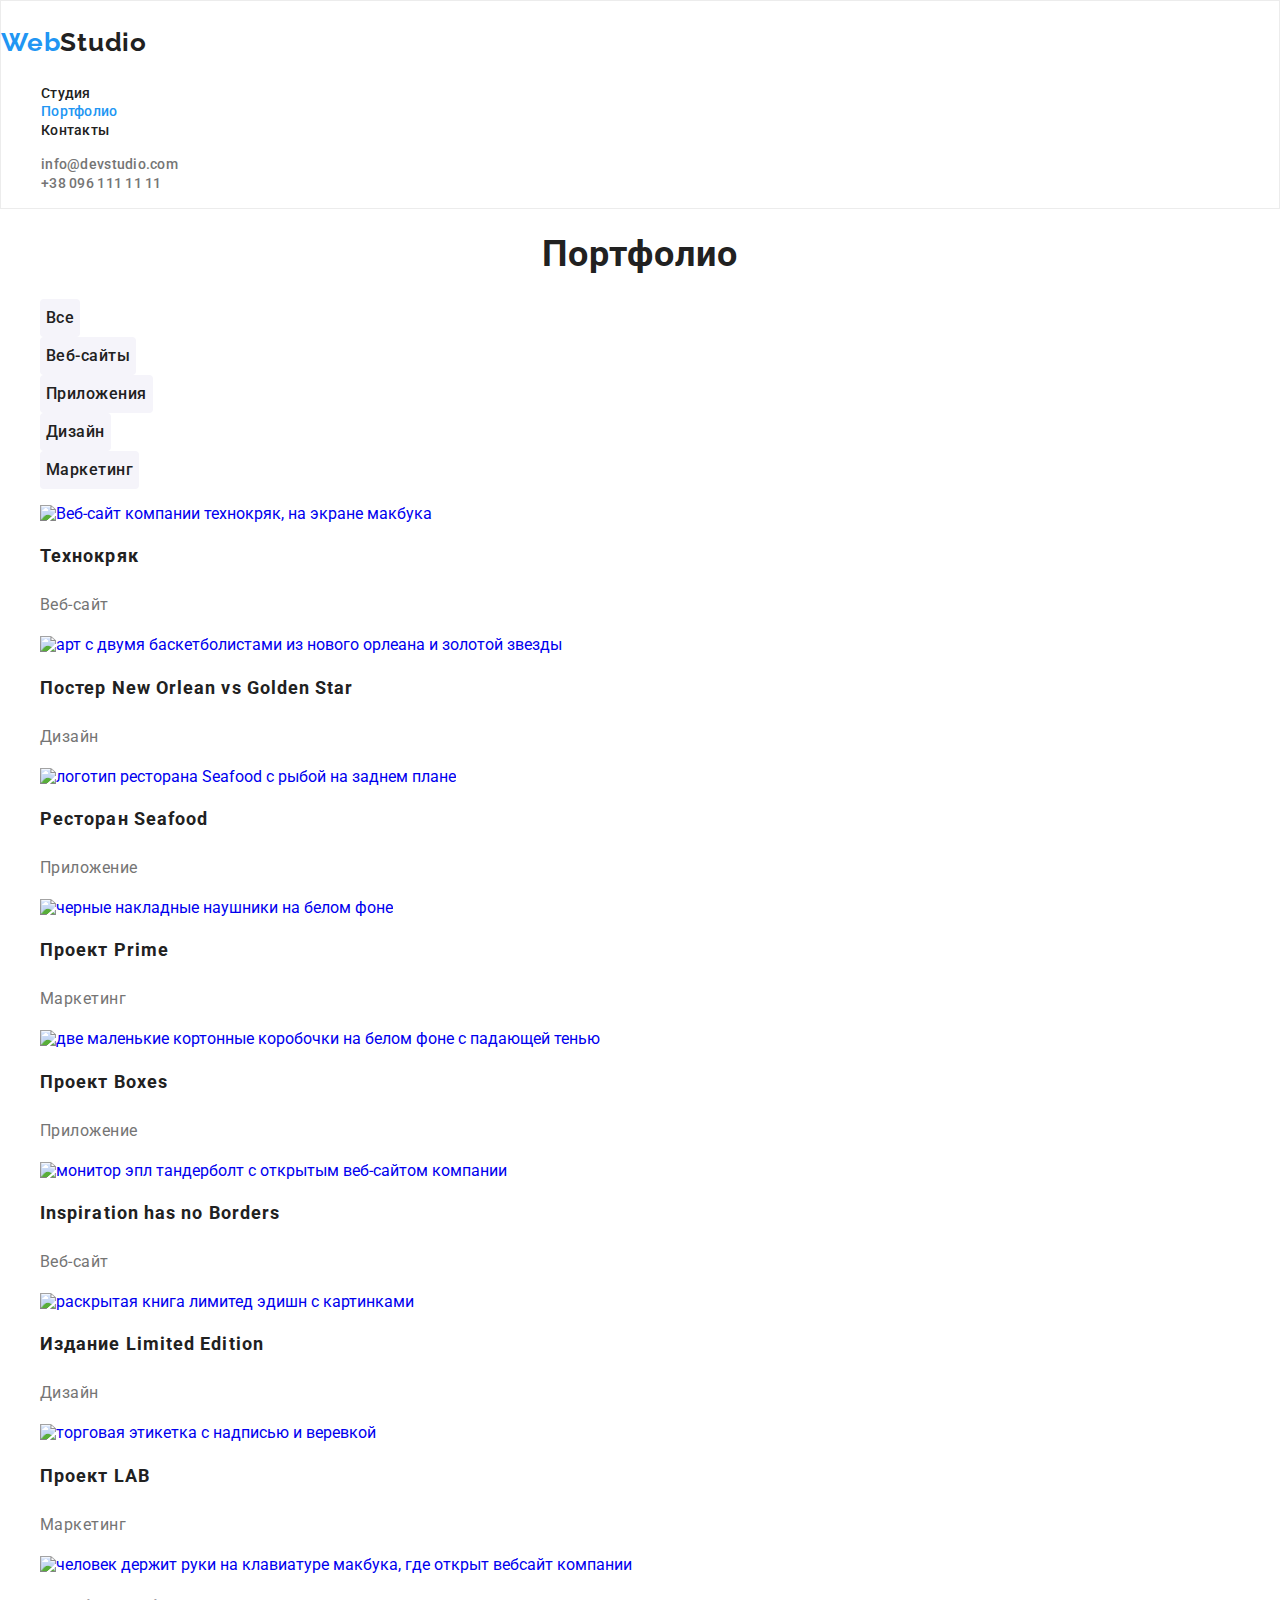
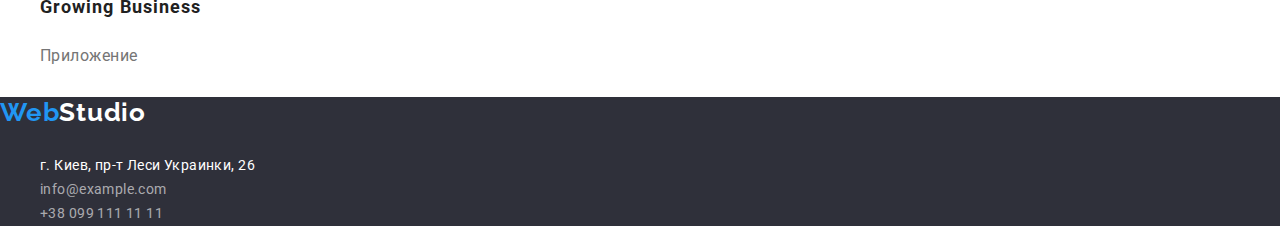
==== portfolio.html @ 16a5cb75 "adds hw-02" ====
<!DOCTYPE html>
<html lang="ru">
  <head>
    <meta charset="UTF-8" />
    <meta name="viewport" content="width=device-width, initial-scale=1.0" />
    <link rel="stylesheet" href="https://cdnjs.cloudflare.com/ajax/libs/modern-normalize/1.0.0/modern-normalize.min.css" />
    <link
      href="https://fonts.googleapis.com/css2?family=Raleway:wght@700&family=Roboto:wght@400;500;700;900&display=swap"
      rel="stylesheet"
    />
    <link rel="stylesheet" href="./css/styles.css" />
    <title>Портфолио - WebStudio</title>
  </head>

  <body>
    <!--header-->
    <header class="header">
      <nav class="navigation">
        <a class="navigation-link link" href="./index.html" aria-label="текстовый логотип вебстудии">
          <p class="logo logo-header"><span class="logo-part">Web</span>Studio</p>
        </a>
        <ul class="navigation-list list">
          <li class="navigation-list-item"><a class="navigation-list-link link" href="./index.html">Студия</a></li>
          <li class="navigation-list-item"><a class="navigation-list-link link active" href="./portfolio.html">Портфолио</a></li>
          <li class="navigation-list-item"><a class="navigation-list-link link" href="#">Контакты</a></li>
        </ul>
      </nav>
      <address class="address">
        <ul class="header-list list">
          <li class="header-list-item"><a class="header-list-link link" href="mailto:info@devstudio.com">info@devstudio.com</a></li>
          <li class="header-list-item"><a class="header-list-link link" href="tel:+380961111111">+38 096 111 11 11</a></li>
        </ul>
      </address>
    </header>
    <main>
      <!-- portfolio-->
      <section class="portfolio">
        <h1 class="title hidden">Портфолио</h1>
        <ul class="filter-list list">
          <li class="filter-list-item">
            <button class="filter-button" type="button">Все</button>
          </li>
          <li class="filter-list-item">
            <button class="filter-button" type="button">Веб-сайты</button>
          </li>
          <li class="filter-list-item">
            <button class="filter-button" type="button">Приложения</button>
          </li>
          <li class="filter-list-item">
            <button class="filter-button" type="button">Дизайн</button>
          </li>
          <li class="filter-list-item">
            <button class="filter-button" type="button">Маркетинг</button>
          </li>
        </ul>
        <ul class="portfolio-list list">
          <li class="portfolio-list-item">
            <a class="link" href="#">
              <img
                class="portfolio-list-img"
                src="./images/portfolio/img.jpg"
                alt="Веб-сайт компании технокряк, на экране макбука"
                height="294"
                width="379"
              />
              <h2 class="portfolio-list-title">Технокряк</h2>
              <p class="portfolio-list-text">Веб-сайт</p>
            </a>
          </li>
          <li class="portfolio-list-item">
            <a class="link" href="#">
              <img
                class="portfolio-list-img"
                src="./images/portfolio/img-1.jpg"
                alt="арт с двумя баскетболистами из нового орлеана и золотой звезды"
                height="294"
                width="379"
              />
              <h2 class="portfolio-list-title">Постер <span lang="en">New Orlean vs Golden Star</span></h2>
              <p class="portfolio-list-text">Дизайн</p>
            </a>
          </li>
          <li class="portfolio-list-item">
            <a class="link" href="#">
              <img
                class="portfolio-list-img"
                src="./images/portfolio/img-2.jpg"
                alt="логотип ресторана Seafood с рыбой на заднем плане"
                height="294"
                width="379"
              />
              <h2 class="portfolio-list-title">Ресторан <span lang="en">Seafood</span></h2>
              <p class="portfolio-list-text">Приложение</p>
            </a>
          </li>
          <li class="portfolio-list-item">
            <a class="link" href="#">
              <img
                class="portfolio-list-img"
                src="./images/portfolio/img-3.jpg"
                alt="черные накладные наушники на белом фоне"
                height="294"
                width="379"
              />
              <h2 class="portfolio-list-title">Проект <span lang="en">Prime</span></h2>
              <p class="portfolio-list-text">Маркетинг</p>
            </a>
          </li>
          <li class="portfolio-list-item">
            <a class="link" href="#">
              <img
                class="portfolio-list-img"
                src="./images/portfolio/img-4.jpg"
                alt="две маленькие кортонные коробочки на белом фоне с падающей тенью"
                height="294"
                width="379"
              />
              <h2 class="portfolio-list-title">Проект <span lang="en">Boxes</span></h2>
              <p class="portfolio-list-text">Приложение</p>
            </a>
          </li>
          <li class="portfolio-list-item">
            <a class="link" href="#">
              <img
                class="portfolio-list-img"
                src="./images/portfolio/img-5.jpg"
                alt="монитор эпл тандерболт с открытым веб-сайтом компании"
                height="294"
                width="379"
              />
              <h2 class="portfolio-list-title"><span lang="en">Inspiration has no Borders</span></h2>
              <p class="portfolio-list-text">Веб-сайт</p>
            </a>
          </li>
          <li class="portfolio-list-item">
            <a class="link" href="#">
              <img
                class="portfolio-list-img"
                src="./images/portfolio/img-6.jpg"
                alt="раскрытая книга лимитед эдишн с картинками"
                height="294"
                width="379"
              />
              <h2 class="portfolio-list-title">Издание <span lang="en">Limited Edition</span></h2>
              <p class="portfolio-list-text">Дизайн</p>
            </a>
          </li>
          <li class="portfolio-list-item">
            <a class="link" href="#">
              <img
                class="portfolio-list-img"
                src="./images/portfolio/img-7.jpg"
                alt="торговая этикетка с надписью и веревкой"
                height="294"
                width="379"
              />
              <h2 class="portfolio-list-title">Проект <span lang="en">LAB</span></h2>
              <p class="portfolio-list-text">Маркетинг</p>
            </a>
          </li>
          <li class="portfolio-list-item">
            <a class="link" href="#">
              <img
                class="portfolio-list-img"
                src="./images/portfolio/img-8.jpg"
                alt="человек держит руки на клавиатуре макбука, где открыт вебсайт компании"
                height="294"
                width="379"
              />
              <h2 class="portfolio-list-title"><span lang="en">Growing Business</span></h2>
              <p class="portfolio-list-text">Приложение</p>
            </a>
          </li>
        </ul>
      </section>
    </main>
    <!--footer-->
    <footer class="footer">
      <h2 class="title" hidden>Подвал</h2>
      <a class="navigation-link link" href="./index.html" aria-label="текстовый логотип вебстудии">
        <p class="logo logo-footer"><span class="logo-part">Web</span>Studio</p>
      </a>
      <address class="address">
        <ul class="footer-list list">
          <li class="footer-list-item">
            <a class="footer-list-map link" href="https://goo.gl/maps/6B7yDmjmFDrhYiot9">г. Киев, пр-т Леси Украинки, 26</a>
          </li>
          <li class="footer-list-item"><a class="footer-list-link link" href="mailto:info@example.com">info@example.com</a></li>
          <li class="footer-list-item"><a class="footer-list-link link" href="tel:+380991111111">+38 099 111 11 11</a></li>
        </ul>
      </address>
    </footer>
  </body>
</html>
---- css/styles.css ----
:root {
  --primary-font: 'Roboto', sans-serif;
  --secondary-font: 'Raleway', sans-serif;
  /* --tertiary-font: 'Raleway', sans-serif; */
  --accent-color: #2196f3;
  --title-color: #212121;
}

body {
  font-family: var(--primary-font);
  font-style: normal;
  position: relative;
  background: #ffffff;
}

/* ========== components ========== */
.logo {
  font-family: var(--secondary-font);
  font-style: normal;
  font-weight: 700;
  font-size: 26px;
  line-height: 1.192;
  letter-spacing: 0.03em;
}
.logo-header {
  color: #212121;
}
.logo-footer {
  color: #ffffff;
}
.logo-part {
  color: #2196f3;
}
.title {
  font-weight: 700;
  font-size: 36px;
  line-height: 1.167;
  text-align: center;
  letter-spacing: 0.03em;
  color: var(--title-color);
}
.list {
  list-style: none;
}
.link {
  text-decoration: none;
}
.address {
  font-style: normal;
}
/* ========== end components ========== */

/* ========== header ========== */
.navigation-list-link {
  font-weight: 500;
  font-size: 14px;
  line-height: 1.143;
  letter-spacing: 0.02em;
  color: #212121;
}
.header-list-link {
  font-weight: 500;
  font-size: 14px;
  line-height: 1.143;
  letter-spacing: 0.02em;
  color: #757575;
}
.navigation-list-link:hover,
.navigation-list-link:focus,
.header-list-link:hover,
.header-list-link:focus {
  color: var(--accent-color);
}
.active {
  color: var(--accent-color);
}
.header {
  border: 1px solid #ececec;
}
/* ========== end header ========== */

/* ========== hero ========== */
.hero-title {
  font-weight: 900;
  font-size: 44px;
  line-height: 1.364;
  text-align: center;
  letter-spacing: 0.06em;
  text-transform: uppercase;
  color: #ffffff;
}
.modal-button {
  font-family: var(--primary-font);
  font-style: normal;
  font-weight: 700;
  font-size: 16px;
  line-height: 1.875;
  display: flex;
  align-items: center;
  text-align: center;
  letter-spacing: 0.06em;
  color: #ffffff;
  background: #2196f3;
  box-shadow: 0px 4px 4px rgba(0, 0, 0, 0.15);
  border-radius: 4px;
  border: none;
  outline: none;
}
/* .modal-button is in components*/
/* ========== end hero ========== */

/* ========== features ========== */
.features-list-title {
  font-weight: 700;
  font-size: 14px;
  line-height: 1.143;
  letter-spacing: 0.03em;
  text-transform: uppercase;
  color: #212121;
}
.features-list-text {
  font-weight: 400;
  font-size: 14px;
  line-height: 24px;
  letter-spacing: 0.03em;
  color: #757575;
}
/* ========== end features ========== */

/* ========== doing ========== */
/* .title is in components*/
/* .doing-list-img {
position: absolute;
width: 370px;
height: 294px;
left: 1015px;
top: 1061px;} */
/* ========== end doing ========== */

/* ========== team ========== */
/* .title is in components*/
.team-list-title {
  font-weight: 500;
  font-size: 16px;
  line-height: 1.187;
  text-align: center;
  letter-spacing: 0.03em;
  color: #212121;
}
.team-list-text {
  font-weight: 400;
  font-size: 16px;
  line-height: 1.187;
  text-align: center;
  letter-spacing: 0.03em;
  color: #757575;
}
/* .team-list-img {
position: absolute;
background: #FFFFFF;
box-shadow: 0px 1px 3px rgba(0, 0, 0, 0.12), 0px 1px 1px rgba(0, 0, 0, 0.14), 0px 2px 1px rgba(0, 0, 0, 0.2);
border-radius: 0px 0px 4px 4px;
} */
/* ========== end team ========== */

/* ========== footer ========== */
.footer {
  background: #2f303a;
}
.logo-dark {
  font-weight: 700;
  font-size: 26px;
  line-height: 1.192;
  letter-spacing: 0.03em;
  color: #ffffff;
}
.footer-list-map {
  font-weight: 400;
  font-size: 14px;
  line-height: 1.714;
  letter-spacing: 0.03em;
  color: #ffffff;
}
.footer-list-link {
  font-weight: 400;
  font-size: 14px;
  line-height: 1.714;
  letter-spacing: 0.03em;
  color: rgba(255, 255, 255, 0.6);
}
/* ========== end footer ========== */

/* ========== portfolio ========== */
.filter-button {
  font-family: var(--primary-font);
  font-style: normal;
  height: 38px;
  font-weight: 500;
  font-size: 16px;
  line-height: 1.625px;
  text-align: center;
  letter-spacing: 0.03em;
  color: #212121;
  background: #f5f4fa;
  border-radius: 4px;
  border: none;
  outline: none;
}
.filter-button:hover,
.filter-button:focus {
  color: #ffffff;
  background: #2196f3;
  box-shadow: 0px 3px 1px rgba(0, 0, 0, 0.1), 0px 1px 2px rgba(0, 0, 0, 0.08), 0px 2px 2px rgba(0, 0, 0, 0.12);
}
.portfolio-list-title {
  font-weight: 700;
  font-size: 18px;
  line-height: 2;
  letter-spacing: 0.06em;
  color: var(--title-color);
}
.portfolio-list-text {
  font-weight: 400;
  font-size: 16px;
  line-height: 1.875;
  letter-spacing: 0.03em;
  color: #757575;
}
/* .portfolio-list-item {
  position: absolute;
  width: 370px;
  height: 404px;
  left: 215px;
  top: 262px;
  background: #ffffff;
  border: 1px solid #eeeeee;
  box-sizing: border-box;
} */
/* ========== end portfolio ========== */
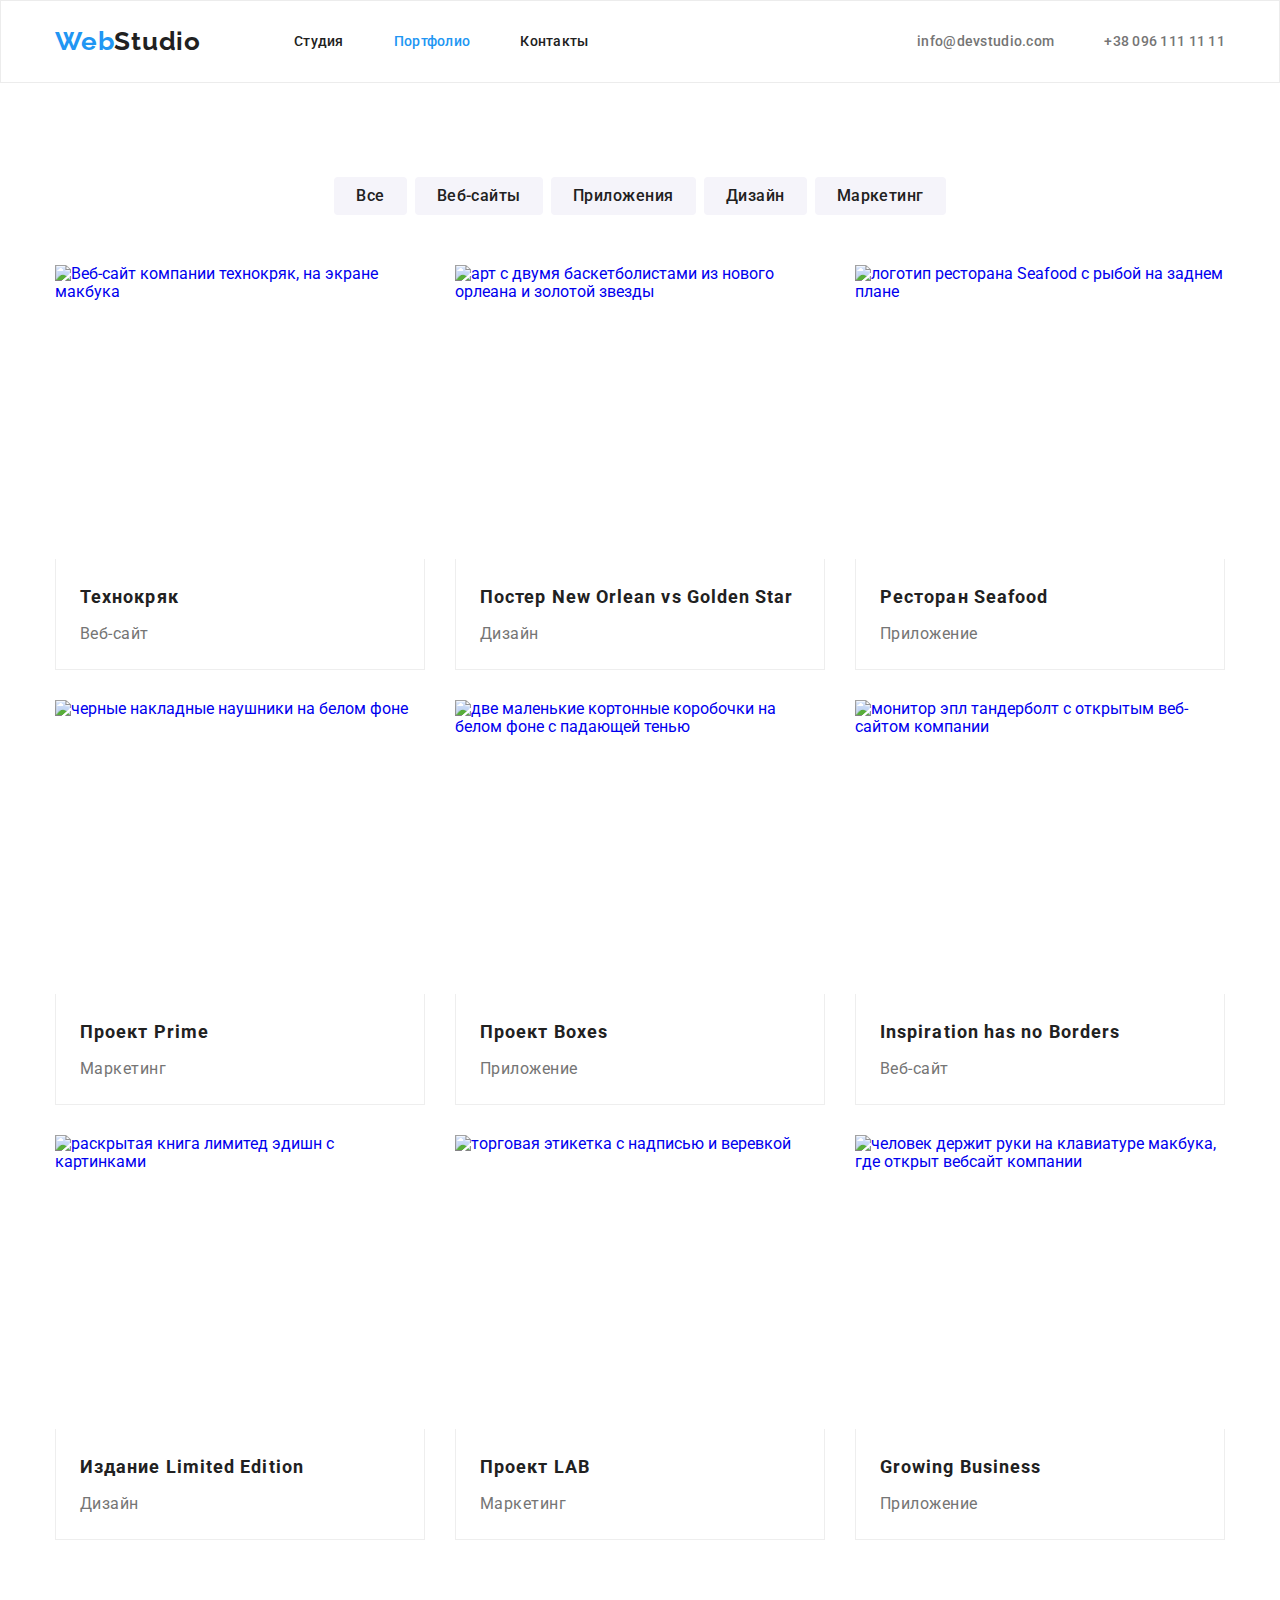
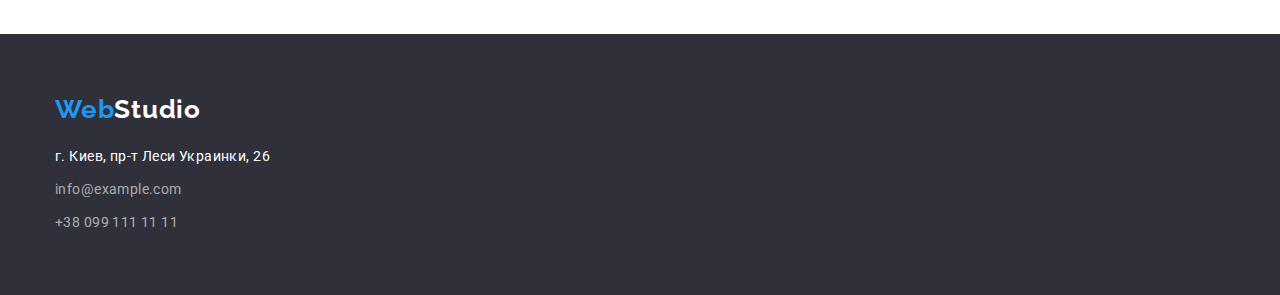
==== commit 5970b06e: "adds hw-03" ====
--- a/portfolio.html
+++ b/portfolio.html
@@ -15,180 +15,206 @@
   <body>
     <!--header-->
     <header class="header">
-      <nav class="navigation">
-        <a class="navigation-link link" href="./index.html" aria-label="текстовый логотип вебстудии">
-          <p class="logo logo-header"><span class="logo-part">Web</span>Studio</p>
-        </a>
-        <ul class="navigation-list list">
-          <li class="navigation-list-item"><a class="navigation-list-link link" href="./index.html">Студия</a></li>
-          <li class="navigation-list-item"><a class="navigation-list-link link active" href="./portfolio.html">Портфолио</a></li>
-          <li class="navigation-list-item"><a class="navigation-list-link link" href="#">Контакты</a></li>
-        </ul>
-      </nav>
-      <address class="address">
-        <ul class="header-list list">
-          <li class="header-list-item"><a class="header-list-link link" href="mailto:info@devstudio.com">info@devstudio.com</a></li>
-          <li class="header-list-item"><a class="header-list-link link" href="tel:+380961111111">+38 096 111 11 11</a></li>
-        </ul>
-      </address>
+      <div class="container">
+        <nav class="navigation">
+          <a class="logo logo-header link" href="./index.html" aria-label="текстовый логотип вебстудии"
+            ><span class="logo-part">Web</span>Studio</a
+          >
+          <ul class="navigation-list list">
+            <li class="navigation-list-item"><a class="navigation-list-link link" href="./index.html">Студия</a></li>
+            <li class="navigation-list-item"><a class="navigation-list-link link active" href="./portfolio.html">Портфолио</a></li>
+            <li class="navigation-list-item"><a class="navigation-list-link link" href="#">Контакты</a></li>
+          </ul>
+        </nav>
+        <address class="address">
+          <ul class="header-list list">
+            <li class="header-list-item">
+              <a class="header-list-link link" href="mailto:info@devstudio.com">info@devstudio.com</a>
+            </li>
+            <li class="header-list-item"><a class="header-list-link link" href="tel:+380961111111">+38 096 111 11 11</a></li>
+          </ul>
+        </address>
+      </div>
     </header>
     <main>
       <!-- portfolio-->
-      <section class="portfolio">
-        <h1 class="title hidden">Портфолио</h1>
-        <ul class="filter-list list">
-          <li class="filter-list-item">
-            <button class="filter-button" type="button">Все</button>
-          </li>
-          <li class="filter-list-item">
-            <button class="filter-button" type="button">Веб-сайты</button>
-          </li>
-          <li class="filter-list-item">
-            <button class="filter-button" type="button">Приложения</button>
-          </li>
-          <li class="filter-list-item">
-            <button class="filter-button" type="button">Дизайн</button>
-          </li>
-          <li class="filter-list-item">
-            <button class="filter-button" type="button">Маркетинг</button>
-          </li>
-        </ul>
-        <ul class="portfolio-list list">
-          <li class="portfolio-list-item">
-            <a class="link" href="#">
-              <img
-                class="portfolio-list-img"
-                src="./images/portfolio/img.jpg"
-                alt="Веб-сайт компании технокряк, на экране макбука"
-                height="294"
-                width="379"
-              />
-              <h2 class="portfolio-list-title">Технокряк</h2>
-              <p class="portfolio-list-text">Веб-сайт</p>
-            </a>
-          </li>
-          <li class="portfolio-list-item">
-            <a class="link" href="#">
-              <img
-                class="portfolio-list-img"
-                src="./images/portfolio/img-1.jpg"
-                alt="арт с двумя баскетболистами из нового орлеана и золотой звезды"
-                height="294"
-                width="379"
-              />
-              <h2 class="portfolio-list-title">Постер <span lang="en">New Orlean vs Golden Star</span></h2>
-              <p class="portfolio-list-text">Дизайн</p>
-            </a>
-          </li>
-          <li class="portfolio-list-item">
-            <a class="link" href="#">
-              <img
-                class="portfolio-list-img"
-                src="./images/portfolio/img-2.jpg"
-                alt="логотип ресторана Seafood с рыбой на заднем плане"
-                height="294"
-                width="379"
-              />
-              <h2 class="portfolio-list-title">Ресторан <span lang="en">Seafood</span></h2>
-              <p class="portfolio-list-text">Приложение</p>
-            </a>
-          </li>
-          <li class="portfolio-list-item">
-            <a class="link" href="#">
-              <img
-                class="portfolio-list-img"
-                src="./images/portfolio/img-3.jpg"
-                alt="черные накладные наушники на белом фоне"
-                height="294"
-                width="379"
-              />
-              <h2 class="portfolio-list-title">Проект <span lang="en">Prime</span></h2>
-              <p class="portfolio-list-text">Маркетинг</p>
-            </a>
-          </li>
-          <li class="portfolio-list-item">
-            <a class="link" href="#">
-              <img
-                class="portfolio-list-img"
-                src="./images/portfolio/img-4.jpg"
-                alt="две маленькие кортонные коробочки на белом фоне с падающей тенью"
-                height="294"
-                width="379"
-              />
-              <h2 class="portfolio-list-title">Проект <span lang="en">Boxes</span></h2>
-              <p class="portfolio-list-text">Приложение</p>
-            </a>
-          </li>
-          <li class="portfolio-list-item">
-            <a class="link" href="#">
-              <img
-                class="portfolio-list-img"
-                src="./images/portfolio/img-5.jpg"
-                alt="монитор эпл тандерболт с открытым веб-сайтом компании"
-                height="294"
-                width="379"
-              />
-              <h2 class="portfolio-list-title"><span lang="en">Inspiration has no Borders</span></h2>
-              <p class="portfolio-list-text">Веб-сайт</p>
-            </a>
-          </li>
-          <li class="portfolio-list-item">
-            <a class="link" href="#">
-              <img
-                class="portfolio-list-img"
-                src="./images/portfolio/img-6.jpg"
-                alt="раскрытая книга лимитед эдишн с картинками"
-                height="294"
-                width="379"
-              />
-              <h2 class="portfolio-list-title">Издание <span lang="en">Limited Edition</span></h2>
-              <p class="portfolio-list-text">Дизайн</p>
-            </a>
-          </li>
-          <li class="portfolio-list-item">
-            <a class="link" href="#">
-              <img
-                class="portfolio-list-img"
-                src="./images/portfolio/img-7.jpg"
-                alt="торговая этикетка с надписью и веревкой"
-                height="294"
-                width="379"
-              />
-              <h2 class="portfolio-list-title">Проект <span lang="en">LAB</span></h2>
-              <p class="portfolio-list-text">Маркетинг</p>
-            </a>
-          </li>
-          <li class="portfolio-list-item">
-            <a class="link" href="#">
-              <img
-                class="portfolio-list-img"
-                src="./images/portfolio/img-8.jpg"
-                alt="человек держит руки на клавиатуре макбука, где открыт вебсайт компании"
-                height="294"
-                width="379"
-              />
-              <h2 class="portfolio-list-title"><span lang="en">Growing Business</span></h2>
-              <p class="portfolio-list-text">Приложение</p>
-            </a>
-          </li>
-        </ul>
+      <section class="portfolio section">
+        <div class="container">
+          <h1 class="title" hidden>Портфолио</h1>
+          <ul class="filter-list list">
+            <li class="filter-list-item">
+              <button class="filter-button" type="button">Все</button>
+            </li>
+            <li class="filter-list-item">
+              <button class="filter-button" type="button">Веб-сайты</button>
+            </li>
+            <li class="filter-list-item">
+              <button class="filter-button" type="button">Приложения</button>
+            </li>
+            <li class="filter-list-item">
+              <button class="filter-button" type="button">Дизайн</button>
+            </li>
+            <li class="filter-list-item">
+              <button class="filter-button" type="button">Маркетинг</button>
+            </li>
+          </ul>
+          <ul class="portfolio-list list">
+            <li class="portfolio-list-item">
+              <a class="link" href="#">
+                <img
+                  class="portfolio-list-img"
+                  src="./images/portfolio/img.jpg"
+                  alt="Веб-сайт компании технокряк, на экране макбука"
+                  height="294"
+                  width="370"
+                />
+                <div class="portfolio-list-content">
+                  <h2 class="portfolio-list-title">Технокряк</h2>
+                  <p class="portfolio-list-text">Веб-сайт</p>
+                </div>
+              </a>
+            </li>
+            <li class="portfolio-list-item">
+              <a class="link" href="#">
+                <img
+                  class="portfolio-list-img"
+                  src="./images/portfolio/img-1.jpg"
+                  alt="арт с двумя баскетболистами из нового орлеана и золотой звезды"
+                  height="294"
+                  width="370"
+                />
+                <div class="portfolio-list-content">
+                  <h2 class="portfolio-list-title">Постер <span lang="en">New Orlean vs Golden Star</span></h2>
+                  <p class="portfolio-list-text">Дизайн</p>
+                </div>
+              </a>
+            </li>
+            <li class="portfolio-list-item">
+              <a class="link" href="#">
+                <img
+                  class="portfolio-list-img"
+                  src="./images/portfolio/img-2.jpg"
+                  alt="логотип ресторана Seafood с рыбой на заднем плане"
+                  height="294"
+                  width="370"
+                />
+                <div class="portfolio-list-content">
+                  <h2 class="portfolio-list-title">Ресторан <span lang="en">Seafood</span></h2>
+                  <p class="portfolio-list-text">Приложение</p>
+                </div>
+              </a>
+            </li>
+            <li class="portfolio-list-item">
+              <a class="link" href="#">
+                <img
+                  class="portfolio-list-img"
+                  src="./images/portfolio/img-3.jpg"
+                  alt="черные накладные наушники на белом фоне"
+                  height="294"
+                  width="370"
+                />
+                <div class="portfolio-list-content">
+                  <h2 class="portfolio-list-title">Проект <span lang="en">Prime</span></h2>
+                  <p class="portfolio-list-text">Маркетинг</p>
+                </div>
+              </a>
+            </li>
+            <li class="portfolio-list-item">
+              <a class="link" href="#">
+                <img
+                  class="portfolio-list-img"
+                  src="./images/portfolio/img-4.jpg"
+                  alt="две маленькие кортонные коробочки на белом фоне с падающей тенью"
+                  height="294"
+                  width="370"
+                />
+                <div class="portfolio-list-content">
+                  <h2 class="portfolio-list-title">Проект <span lang="en">Boxes</span></h2>
+                  <p class="portfolio-list-text">Приложение</p>
+                </div>
+              </a>
+            </li>
+            <li class="portfolio-list-item">
+              <a class="link" href="#">
+                <img
+                  class="portfolio-list-img"
+                  src="./images/portfolio/img-5.jpg"
+                  alt="монитор эпл тандерболт с открытым веб-сайтом компании"
+                  height="294"
+                  width="370"
+                />
+                <div class="portfolio-list-content">
+                  <h2 class="portfolio-list-title"><span lang="en">Inspiration has no Borders</span></h2>
+                  <p class="portfolio-list-text">Веб-сайт</p>
+                </div>
+              </a>
+            </li>
+            <li class="portfolio-list-item">
+              <a class="link" href="#">
+                <img
+                  class="portfolio-list-img"
+                  src="./images/portfolio/img-6.jpg"
+                  alt="раскрытая книга лимитед эдишн с картинками"
+                  height="294"
+                  width="370"
+                />
+                <div class="portfolio-list-content">
+                  <h2 class="portfolio-list-title">Издание <span lang="en">Limited Edition</span></h2>
+                  <p class="portfolio-list-text">Дизайн</p>
+                </div>
+              </a>
+            </li>
+            <li class="portfolio-list-item">
+              <a class="link" href="#">
+                <img
+                  class="portfolio-list-img"
+                  src="./images/portfolio/img-7.jpg"
+                  alt="торговая этикетка с надписью и веревкой"
+                  height="294"
+                  width="370"
+                />
+                <div class="portfolio-list-content">
+                  <h2 class="portfolio-list-title">Проект <span lang="en">LAB</span></h2>
+                  <p class="portfolio-list-text">Маркетинг</p>
+                </div>
+              </a>
+            </li>
+            <li class="portfolio-list-item">
+              <a class="link" href="#">
+                <img
+                  class="portfolio-list-img"
+                  src="./images/portfolio/img-8.jpg"
+                  alt="человек держит руки на клавиатуре макбука, где открыт вебсайт компании"
+                  height="294"
+                  width="370"
+                />
+                <div class="portfolio-list-content">
+                  <h2 class="portfolio-list-title"><span lang="en">Growing Business</span></h2>
+                  <p class="portfolio-list-text">Приложение</p>
+                </div>
+              </a>
+            </li>
+          </ul>
+        </div>
       </section>
     </main>
     <!--footer-->
-    <footer class="footer">
-      <h2 class="title" hidden>Подвал</h2>
-      <a class="navigation-link link" href="./index.html" aria-label="текстовый логотип вебстудии">
-        <p class="logo logo-footer"><span class="logo-part">Web</span>Studio</p>
-      </a>
-      <address class="address">
-        <ul class="footer-list list">
-          <li class="footer-list-item">
-            <a class="footer-list-map link" href="https://goo.gl/maps/6B7yDmjmFDrhYiot9">г. Киев, пр-т Леси Украинки, 26</a>
-          </li>
-          <li class="footer-list-item"><a class="footer-list-link link" href="mailto:info@example.com">info@example.com</a></li>
-          <li class="footer-list-item"><a class="footer-list-link link" href="tel:+380991111111">+38 099 111 11 11</a></li>
-        </ul>
-      </address>
+    <footer class="footer section">
+      <div class="container">
+        <h2 class="title" hidden>Подвал</h2>
+        <a class="logo logo-footer link" href="./index.html" aria-label="текстовый логотип вебстудии"
+          ><span class="logo-part">Web</span>Studio</a
+        >
+        <address class="address">
+          <ul class="footer-list list">
+            <li class="footer-list-item">
+              <a class="footer-list-map link" href="https://goo.gl/maps/6B7yDmjmFDrhYiot9">г. Киев, пр-т Леси Украинки, 26</a>
+            </li>
+            <li class="footer-list-item"><a class="footer-list-link link" href="mailto:info@example.com">info@example.com</a></li>
+            <li class="footer-list-item"><a class="footer-list-link link" href="tel:+380991111111">+38 099 111 11 11</a></li>
+          </ul>
+        </address>
+      </div>
     </footer>
   </body>
 </html>
--- a/css/styles.css
+++ b/css/styles.css
@@ -1,3 +1,4 @@
+/* ========== basic ========== */
 :root {
   --primary-font: 'Roboto', sans-serif;
   --secondary-font: 'Raleway', sans-serif;
@@ -6,12 +7,34 @@
   --title-color: #212121;
 }
 
+*,
+*::before,
+*::after {
+  margin: 0;
+  padding: 0;
+}
 body {
   font-family: var(--primary-font);
   font-style: normal;
-  position: relative;
-  background: #ffffff;
-}
+}
+img {
+  display: block;
+}
+.list {
+  list-style: none;
+}
+.link {
+  text-decoration: none;
+}
+.address {
+  font-style: normal;
+}
+.container {
+  width: 1200px;
+  padding: 0 15px;
+  margin: 0 auto;
+}
+/* ========== end basic ========== */
 
 /* ========== components ========== */
 .logo {
@@ -24,9 +47,12 @@
 }
 .logo-header {
   color: #212121;
+  margin-right: 93px;
 }
 .logo-footer {
-  color: #ffffff;
+  display: flex;
+  color: #ffffff;
+  margin-bottom: 20px;
 }
 .logo-part {
   color: #2196f3;
@@ -38,15 +64,6 @@
   text-align: center;
   letter-spacing: 0.03em;
   color: var(--title-color);
-}
-.list {
-  list-style: none;
-}
-.link {
-  text-decoration: none;
-}
-.address {
-  font-style: normal;
 }
 /* ========== end components ========== */
 
@@ -76,11 +93,31 @@
 }
 .header {
   border: 1px solid #ececec;
+  padding: 25px 0;
+}
+.header .container {
+  display: flex;
+  align-items: center;
+  justify-content: space-between;
+}
+.navigation,
+.navigation-list,
+.header-list {
+  display: flex;
+  align-items: center;
+}
+.navigation-list-item:not(:last-child),
+.header-list-item:not(:last-child) {
+  margin-right: 50px;
 }
 /* ========== end header ========== */
 
 /* ========== hero ========== */
+.hero {
+  background-color: #2f303a;
+}
 .hero-title {
+  display: flex;
   font-weight: 900;
   font-size: 44px;
   line-height: 1.364;
@@ -88,6 +125,8 @@
   letter-spacing: 0.06em;
   text-transform: uppercase;
   color: #ffffff;
+  width: 696px;
+  margin-bottom: 30px;
 }
 .modal-button {
   font-family: var(--primary-font);
@@ -95,18 +134,30 @@
   font-weight: 700;
   font-size: 16px;
   line-height: 1.875;
-  display: flex;
-  align-items: center;
-  text-align: center;
   letter-spacing: 0.06em;
   color: #ffffff;
   background: #2196f3;
-  box-shadow: 0px 4px 4px rgba(0, 0, 0, 0.15);
+  min-width: 200px;
+  height: 50px;
   border-radius: 4px;
   border: none;
   outline: none;
-}
-/* .modal-button is in components*/
+  box-shadow: 0px 4px 4px rgba(0, 0, 0, 0.15);
+  padding: 10px 32px;
+}
+.modal-button:hover,
+.modal-button:focus {
+  background: #188ce8;
+}
+.hero .container {
+  display: flex;
+  flex-direction: column;
+  align-items: center;
+}
+.hero.section {
+  padding-top: 200px;
+  padding-bottom: 200px;
+}
 /* ========== end hero ========== */
 
 /* ========== features ========== */
@@ -117,6 +168,7 @@
   letter-spacing: 0.03em;
   text-transform: uppercase;
   color: #212121;
+  margin-bottom: 10px;
 }
 .features-list-text {
   font-weight: 400;
@@ -124,17 +176,41 @@
   line-height: 24px;
   letter-spacing: 0.03em;
   color: #757575;
+}
+.features.section {
+  padding-top: 94px;
+  padding-bottom: 94px;
+}
+.features-list {
+  display: flex;
+}
+.features-list-item:not(:last-child) {
+  margin-right: 30px;
+}
+.features-list-text {
+  width: 270px;
 }
 /* ========== end features ========== */
 
 /* ========== doing ========== */
 /* .title is in components*/
-/* .doing-list-img {
-position: absolute;
-width: 370px;
-height: 294px;
-left: 1015px;
-top: 1061px;} */
+.doing.section {
+  padding-bottom: 94px;
+}
+.doing .title {
+  margin-bottom: 50px;
+}
+.doing-list {
+  display: flex;
+  justify-content: center;
+}
+.doing-list-item:not(:last-child) {
+  margin-right: 30px;
+}
+.doing-list-img {
+  width: 370px;
+  height: 294px;
+}
 /* ========== end doing ========== */
 
 /* ========== team ========== */
@@ -146,6 +222,7 @@
   text-align: center;
   letter-spacing: 0.03em;
   color: #212121;
+  margin-bottom: 10px;
 }
 .team-list-text {
   font-weight: 400;
@@ -155,25 +232,37 @@
   letter-spacing: 0.03em;
   color: #757575;
 }
-/* .team-list-img {
-position: absolute;
-background: #FFFFFF;
-box-shadow: 0px 1px 3px rgba(0, 0, 0, 0.12), 0px 1px 1px rgba(0, 0, 0, 0.14), 0px 2px 1px rgba(0, 0, 0, 0.2);
-border-radius: 0px 0px 4px 4px;
-} */
+.team.section {
+  padding-top: 94px;
+  padding-bottom: 94px;
+  background: #f5f4fa;
+}
+.team-list {
+  display: flex;
+}
+.team-list-item {
+  background: #ffffff;
+  box-shadow: 0px 1px 3px rgba(0, 0, 0, 0.12), 0px 1px 1px rgba(0, 0, 0, 0.14), 0px 2px 1px rgba(0, 0, 0, 0.2);
+  border-radius: 0px 0px 4px 4px;
+}
+.team-list-item:not(:last-child) {
+  margin-right: 30px;
+}
+.team .title {
+  margin-bottom: 50px;
+}
+.team-list-content {
+  padding-top: 30px;
+  padding-bottom: 30px;
+}
 /* ========== end team ========== */
 
 /* ========== footer ========== */
-.footer {
+.footer.section {
+  padding-top: 60px;
+  padding-bottom: 60px;
   background: #2f303a;
 }
-.logo-dark {
-  font-weight: 700;
-  font-size: 26px;
-  line-height: 1.192;
-  letter-spacing: 0.03em;
-  color: #ffffff;
-}
 .footer-list-map {
   font-weight: 400;
   font-size: 14px;
@@ -187,6 +276,9 @@
   line-height: 1.714;
   letter-spacing: 0.03em;
   color: rgba(255, 255, 255, 0.6);
+}
+.footer-list-item:not(:last-child) {
+  margin-bottom: 9px;
 }
 /* ========== end footer ========== */
 
@@ -202,9 +294,11 @@
   letter-spacing: 0.03em;
   color: #212121;
   background: #f5f4fa;
+  height: 38px;
   border-radius: 4px;
   border: none;
   outline: none;
+  padding: 6px 22px;
 }
 .filter-button:hover,
 .filter-button:focus {
@@ -218,6 +312,7 @@
   line-height: 2;
   letter-spacing: 0.06em;
   color: var(--title-color);
+  margin-bottom: 4px;
 }
 .portfolio-list-text {
   font-weight: 400;
@@ -226,14 +321,39 @@
   letter-spacing: 0.03em;
   color: #757575;
 }
-/* .portfolio-list-item {
-  position: absolute;
+.portfolio.section {
+  padding-top: 94px;
+  padding-bottom: 94px;
+}
+.filter-list {
+  display: flex;
+  justify-content: center;
+  margin-bottom: 50px;
+}
+.filter-list-item:not(:last-child) {
+  margin-right: 8px;
+}
+.portfolio-list-img {
   width: 370px;
-  height: 404px;
-  left: 215px;
-  top: 262px;
+  height: 294px;
+}
+.portfolio-list-content {
+  padding: 20px 24px;
+  border: 1px solid #eeeeee;
+  border-top: none;
+}
+.portfolio-list {
+  display: flex;
+  flex-wrap: wrap;
+}
+.portfolio-list-item {
   background: #ffffff;
-  border: 1px solid #eeeeee;
-  box-sizing: border-box;
-} */
+  width: 370px;
+}
+.portfolio-list-item:not(:nth-child(3n)) {
+  margin-right: 30px;
+}
+.portfolio-list-item:not(:nth-last-child(-n + 3)) {
+  margin-bottom: 30px;
+}
 /* ========== end portfolio ========== */
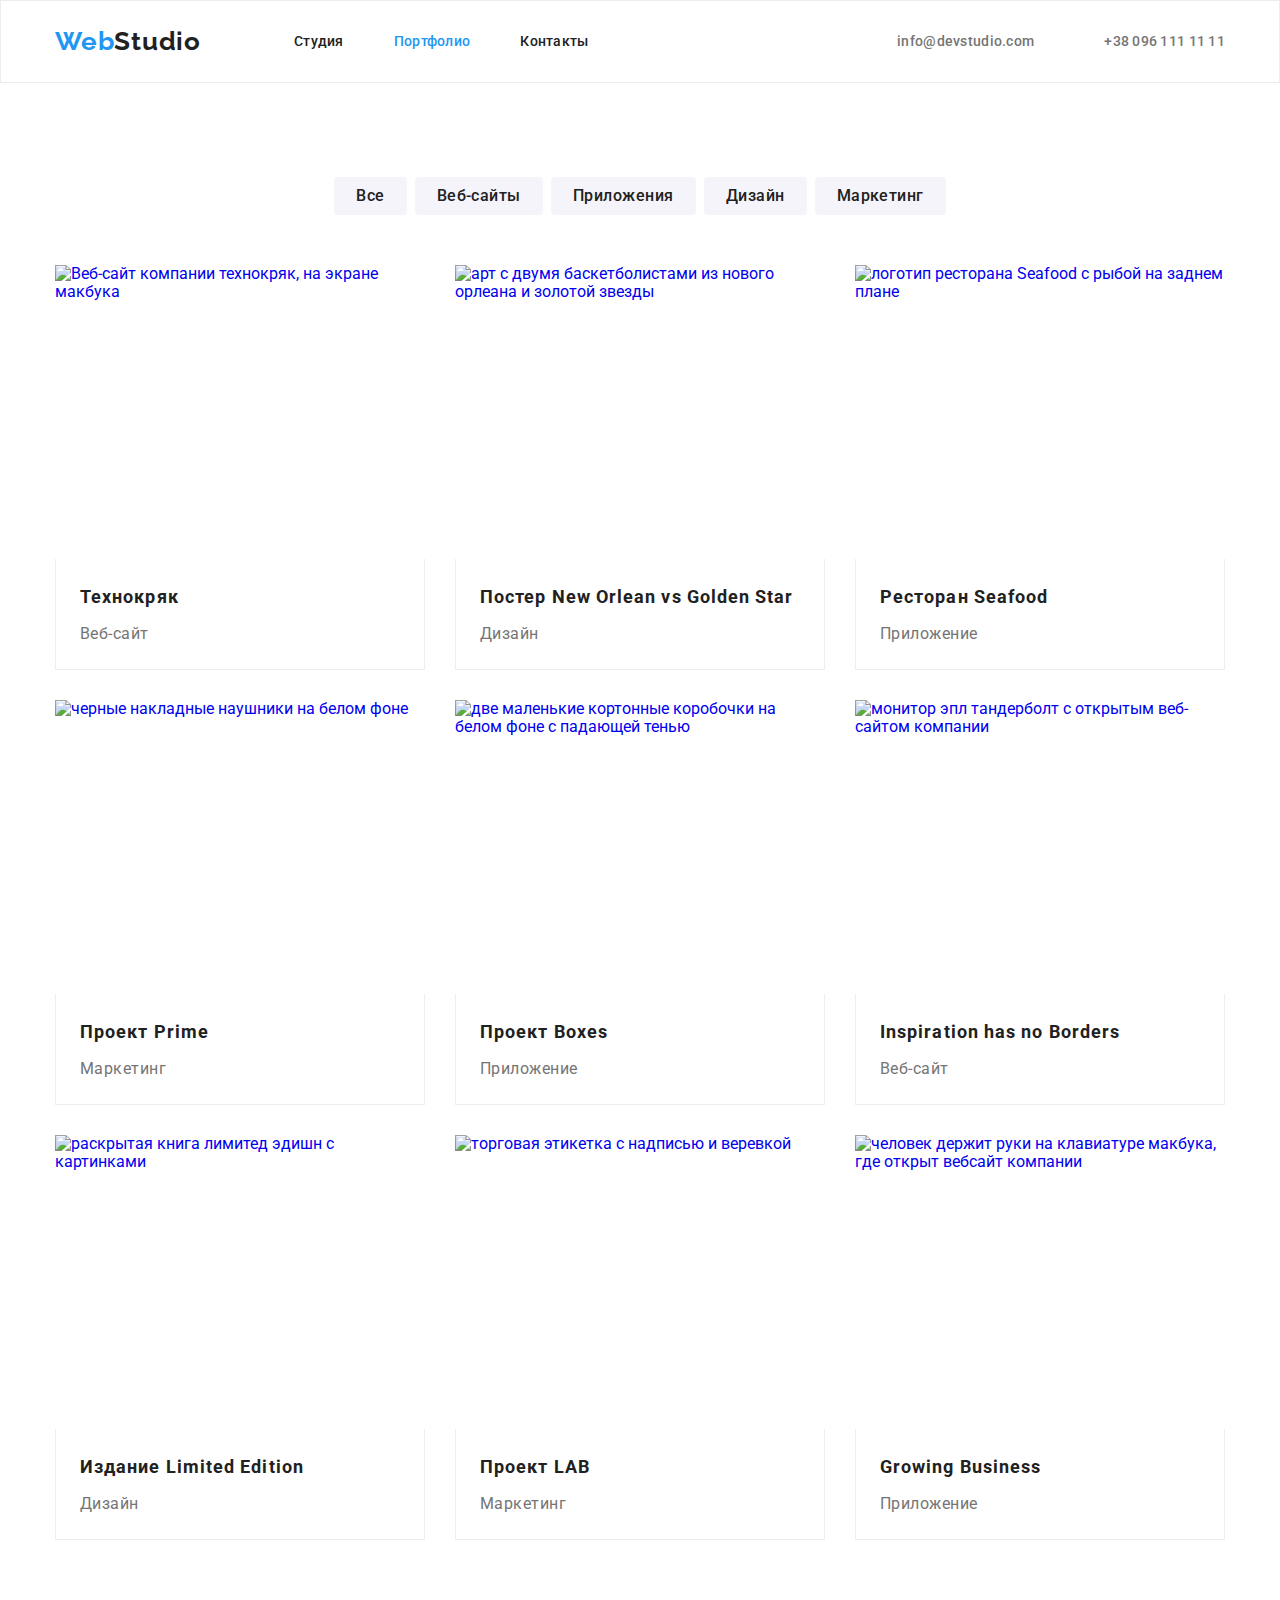
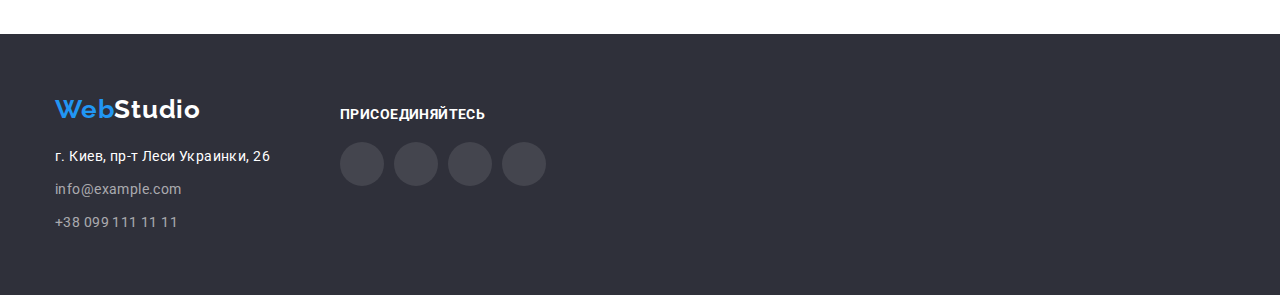
==== commit b641a46d: "adds hw-04" ====
--- a/portfolio.html
+++ b/portfolio.html
@@ -29,9 +29,15 @@
         <address class="address">
           <ul class="header-list list">
             <li class="header-list-item">
-              <a class="header-list-link link" href="mailto:info@devstudio.com">info@devstudio.com</a>
-            </li>
-            <li class="header-list-item"><a class="header-list-link link" href="tel:+380961111111">+38 096 111 11 11</a></li>
+              <a class="header-list-link link" href="mailto:info@devstudio.com">
+                <svg class="mail"><use href="./images/svg/sprite.svg#icon-envelope"></use></svg>info@devstudio.com
+              </a>
+            </li>
+            <li class="header-list-item">
+              <a class="header-list-link link" href="tel:+380961111111">
+                <svg class="tel"><use href="./images/svg/sprite.svg#icon-smartphone"></use></svg>+38 096 111 11 11
+              </a>
+            </li>
           </ul>
         </address>
       </div>
@@ -60,7 +66,7 @@
           </ul>
           <ul class="portfolio-list list">
             <li class="portfolio-list-item">
-              <a class="link" href="#">
+              <a class="portfolio-list-link link" href="#">
                 <img
                   class="portfolio-list-img"
                   src="./images/portfolio/img.jpg"
@@ -75,7 +81,7 @@
               </a>
             </li>
             <li class="portfolio-list-item">
-              <a class="link" href="#">
+              <a class="portfolio-list-link link" href="#">
                 <img
                   class="portfolio-list-img"
                   src="./images/portfolio/img-1.jpg"
@@ -90,7 +96,7 @@
               </a>
             </li>
             <li class="portfolio-list-item">
-              <a class="link" href="#">
+              <a class="portfolio-list-link link" href="#">
                 <img
                   class="portfolio-list-img"
                   src="./images/portfolio/img-2.jpg"
@@ -105,7 +111,7 @@
               </a>
             </li>
             <li class="portfolio-list-item">
-              <a class="link" href="#">
+              <a class="portfolio-list-link link" href="#">
                 <img
                   class="portfolio-list-img"
                   src="./images/portfolio/img-3.jpg"
@@ -120,7 +126,7 @@
               </a>
             </li>
             <li class="portfolio-list-item">
-              <a class="link" href="#">
+              <a class="portfolio-list-link link" href="#">
                 <img
                   class="portfolio-list-img"
                   src="./images/portfolio/img-4.jpg"
@@ -135,7 +141,7 @@
               </a>
             </li>
             <li class="portfolio-list-item">
-              <a class="link" href="#">
+              <a class="portfolio-list-link link" href="#">
                 <img
                   class="portfolio-list-img"
                   src="./images/portfolio/img-5.jpg"
@@ -150,7 +156,7 @@
               </a>
             </li>
             <li class="portfolio-list-item">
-              <a class="link" href="#">
+              <a class="portfolio-list-link link" href="#">
                 <img
                   class="portfolio-list-img"
                   src="./images/portfolio/img-6.jpg"
@@ -165,7 +171,7 @@
               </a>
             </li>
             <li class="portfolio-list-item">
-              <a class="link" href="#">
+              <a class="portfolio-list-link link" href="#">
                 <img
                   class="portfolio-list-img"
                   src="./images/portfolio/img-7.jpg"
@@ -180,7 +186,7 @@
               </a>
             </li>
             <li class="portfolio-list-item">
-              <a class="link" href="#">
+              <a class="portfolio-list-link link" href="#">
                 <img
                   class="portfolio-list-img"
                   src="./images/portfolio/img-8.jpg"
@@ -202,18 +208,53 @@
     <footer class="footer section">
       <div class="container">
         <h2 class="title" hidden>Подвал</h2>
-        <a class="logo logo-footer link" href="./index.html" aria-label="текстовый логотип вебстудии"
-          ><span class="logo-part">Web</span>Studio</a
-        >
-        <address class="address">
-          <ul class="footer-list list">
-            <li class="footer-list-item">
-              <a class="footer-list-map link" href="https://goo.gl/maps/6B7yDmjmFDrhYiot9">г. Киев, пр-т Леси Украинки, 26</a>
-            </li>
-            <li class="footer-list-item"><a class="footer-list-link link" href="mailto:info@example.com">info@example.com</a></li>
-            <li class="footer-list-item"><a class="footer-list-link link" href="tel:+380991111111">+38 099 111 11 11</a></li>
-          </ul>
-        </address>
+        <div class="footer-contact">
+          <a class="logo logo-footer link" href="./index.html" aria-label="текстовый логотип вебстудии">
+            <span class="logo-part">Web</span>Studio
+          </a>
+          <address class="address">
+            <ul class="footer-list list">
+              <li class="footer-list-item">
+                <a class="footer-list-map link" href="https://goo.gl/maps/6B7yDmjmFDrhYiot9">г. Киев, пр-т Леси Украинки, 26</a>
+              </li>
+              <li class="footer-list-item"><a class="footer-list-link link" href="mailto:info@example.com">info@example.com</a></li>
+              <li class="footer-list-item"><a class="footer-list-link link" href="tel:+380991111111">+38 099 111 11 11</a></li>
+            </ul>
+          </address>
+        </div>
+        <div class="footer-social">
+          <p class="footer-social-text">присоединяйтесь</p>
+          <ul class="footer-social-list list">
+            <li class="footer-social-item">
+              <a href="" class="footer-social-link">
+                <svg class="footer-social-svg">
+                  <use href="./images/svg/sprite.svg#icon-instagram"></use>
+                </svg>
+              </a>
+            </li>
+            <li class="footer-social-item">
+              <a href="" class="footer-social-link">
+                <svg class="footer-social-svg">
+                  <use href="./images/svg/sprite.svg#icon-twitter"></use>
+                </svg>
+              </a>
+            </li>
+            <li class="footer-social-item">
+              <a href="" class="footer-social-link">
+                <svg class="footer-social-svg">
+                  <use href="./images/svg/sprite.svg#icon-facebook"></use>
+                </svg>
+              </a>
+            </li>
+            <li class="footer-social-item">
+              <a href="" class="footer-social-link">
+                <svg class="footer-social-svg">
+                  <use href="./images/svg/sprite.svg#icon-linkedin"></use>
+                </svg>
+              </a>
+            </li>
+          </ul>
+        </div>
       </div>
     </footer>
   </body>
--- a/css/styles.css
+++ b/css/styles.css
@@ -5,6 +5,10 @@
   /* --tertiary-font: 'Raleway', sans-serif; */
   --accent-color: #2196f3;
   --title-color: #212121;
+  --fill-header: #757575;
+  --fill-social: #afb1b8;
+  --fill-social-hover: #ffffff;
+  --fill-footer: #ffffff;
 }
 
 *,
@@ -69,6 +73,8 @@
 
 /* ========== header ========== */
 .navigation-list-link {
+  display: flex;
+  align-items: center;
   font-weight: 500;
   font-size: 14px;
   line-height: 1.143;
@@ -76,17 +82,35 @@
   color: #212121;
 }
 .header-list-link {
+  display: flex;
+  align-items: center;
   font-weight: 500;
   font-size: 14px;
   line-height: 1.143;
   letter-spacing: 0.02em;
   color: #757575;
+  fill: var(--fill-header);
 }
 .navigation-list-link:hover,
 .navigation-list-link:focus,
 .header-list-link:hover,
 .header-list-link:focus {
   color: var(--accent-color);
+  fill: var(--accent-color);
+}
+.mail {
+  display: flex;
+  align-items: center;
+  height: 12px;
+  width: 16px;
+  margin-right: 10px;
+}
+.tel {
+  display: flex;
+  align-items: center;
+  height: 16px;
+  width: 10px;
+  margin-right: 10px;
 }
 .active {
   color: var(--accent-color);
@@ -114,7 +138,10 @@
 
 /* ========== hero ========== */
 .hero {
-  background-color: #2f303a;
+  background-color: #c4c4c4;
+  background-image: linear-gradient(rgba(47, 48, 58, 0.4), rgba(47, 48, 58, 0.4)), url('../images/hero/herobg.jpg');
+  background-repeat: no-repeat;
+  background-size: cover;
 }
 .hero-title {
   display: flex;
@@ -141,7 +168,6 @@
   height: 50px;
   border-radius: 4px;
   border: none;
-  outline: none;
   box-shadow: 0px 4px 4px rgba(0, 0, 0, 0.15);
   padding: 10px 32px;
 }
@@ -170,6 +196,30 @@
   color: #212121;
   margin-bottom: 10px;
 }
+.features-list-item::before {
+  display: flex;
+  content: '';
+  width: 270px;
+  height: 120px;
+  background: #f5f4fa;
+  background-repeat: no-repeat;
+  background-position: center;
+  background-size: 70px 70px;
+  border-radius: 4px;
+  margin-bottom: 30px;
+}
+.features-list-item:nth-child(1)::before {
+  background-image: url(../images/features/antenna.svg);
+}
+.features-list-item:nth-child(2)::before {
+  background-image: url(../images/features/clock.svg);
+}
+.features-list-item:nth-child(3)::before {
+  background-image: url(../images/features/diagram.svg);
+}
+.features-list-item:nth-child(4)::before {
+  background-image: url(../images/features/astronaut.svg);
+}
 .features-list-text {
   font-weight: 400;
   font-size: 14px;
@@ -194,11 +244,11 @@
 
 /* ========== doing ========== */
 /* .title is in components*/
+.doing .title {
+  margin-bottom: 50px;
+}
 .doing.section {
   padding-bottom: 94px;
-}
-.doing .title {
-  margin-bottom: 50px;
 }
 .doing-list {
   display: flex;
@@ -215,6 +265,9 @@
 
 /* ========== team ========== */
 /* .title is in components*/
+.team .title {
+  margin-bottom: 50px;
+}
 .team-list-title {
   font-weight: 500;
   font-size: 16px;
@@ -231,6 +284,7 @@
   text-align: center;
   letter-spacing: 0.03em;
   color: #757575;
+  margin-bottom: 16px;
 }
 .team.section {
   padding-top: 94px;
@@ -248,39 +302,93 @@
 .team-list-item:not(:last-child) {
   margin-right: 30px;
 }
-.team .title {
-  margin-bottom: 50px;
-}
 .team-list-content {
   padding-top: 30px;
   padding-bottom: 30px;
 }
+.social-list {
+  display: flex;
+  justify-content: center;
+  align-items: center;
+}
+.social-list-svg {
+  height: 20px;
+  width: 20px;
+}
+.social-list-link {
+  display: flex;
+  align-items: center;
+  justify-content: center;
+  height: 44px;
+  width: 44px;
+  border-radius: 50%;
+  fill: var(--fill-social);
+}
+.social-list-link:hover,
+.social-list-link:focus {
+  background: var(--accent-color);
+  fill: var(--fill-social-hover);
+}
+.social-list-item:not(:last-child) {
+  margin-right: 10px;
+}
 /* ========== end team ========== */
 
-/* ========== footer ========== */
-.footer.section {
-  padding-top: 60px;
-  padding-bottom: 60px;
-  background: #2f303a;
-}
-.footer-list-map {
-  font-weight: 400;
-  font-size: 14px;
-  line-height: 1.714;
-  letter-spacing: 0.03em;
-  color: #ffffff;
-}
-.footer-list-link {
-  font-weight: 400;
-  font-size: 14px;
-  line-height: 1.714;
-  letter-spacing: 0.03em;
-  color: rgba(255, 255, 255, 0.6);
-}
-.footer-list-item:not(:last-child) {
-  margin-bottom: 9px;
-}
-/* ========== end footer ========== */
+/* ========== regular customer (regcus) ========== */
+/* .title is in components*/
+.regcus .title {
+  margin-bottom: 50px;
+}
+.regcus.section {
+  padding-top: 94px;
+  padding-bottom: 94px;
+}
+.regcus-list {
+  display: flex;
+}
+.regcus-list-item:not(:last-child) {
+  margin-right: 30px;
+}
+.regcus-list-item:nth-child(1) svg {
+  width: 45px;
+  height: 50px;
+}
+.regcus-list-item:nth-child(2) svg {
+  width: 40px;
+  height: 52px;
+}
+.regcus-list-item:nth-child(3) svg {
+  width: 41px;
+  height: 43px;
+}
+.regcus-list-item:nth-child(4) svg {
+  width: 80px;
+  height: 43px;
+}
+.regcus-list-item:nth-child(5) svg {
+  width: 59px;
+  height: 47px;
+}
+.regcus-list-item:nth-child(6) svg {
+  width: 89px;
+  height: 46px;
+}
+.regcus-list-link {
+  display: flex;
+  align-items: center;
+  justify-content: center;
+  width: 170px;
+  height: 90px;
+  border: 1px solid #afb1b8;
+  border-radius: 4px;
+  fill: var(--fill-social);
+}
+.regcus-list-link:hover,
+.regcus-list-link:focus {
+  border-color: var(--accent-color);
+  fill: var(--accent-color);
+}
+/* ========== end regular customer (regcus) ========== */
 
 /* ========== portfolio ========== */
 .filter-button {
@@ -297,7 +405,6 @@
   height: 38px;
   border-radius: 4px;
   border: none;
-  outline: none;
   padding: 6px 22px;
 }
 .filter-button:hover,
@@ -347,6 +454,7 @@
   flex-wrap: wrap;
 }
 .portfolio-list-item {
+  display: flex;
   background: #ffffff;
   width: 370px;
 }
@@ -356,4 +464,75 @@
 .portfolio-list-item:not(:nth-last-child(-n + 3)) {
   margin-bottom: 30px;
 }
+.portfolio-list-item:hover,
+.portfolio-list-link:focus {
+  box-shadow: 0px 1px 1px rgba(0, 0, 0, 0.12), 0px 4px 4px rgba(0, 0, 0, 0.06), 1px 4px 6px rgba(0, 0, 0, 0.16);
+}
 /* ========== end portfolio ========== */
+
+/* ========== footer ========== */
+.footer .container {
+  display: flex;
+}
+.footer.section {
+  padding-top: 60px;
+  padding-bottom: 60px;
+  background: #2f303a;
+}
+.footer-list-map {
+  font-weight: 400;
+  font-size: 14px;
+  line-height: 1.714;
+  letter-spacing: 0.03em;
+  color: #ffffff;
+}
+.footer-list-link {
+  font-weight: 400;
+  font-size: 14px;
+  line-height: 1.714;
+  letter-spacing: 0.03em;
+  color: rgba(255, 255, 255, 0.6);
+}
+.footer-list-item:not(:last-child) {
+  margin-bottom: 9px;
+}
+.footer-social {
+  margin: 12px 0 0 70px;
+}
+.footer-social-text {
+  font-weight: 700;
+  font-size: 14px;
+  line-height: 1.143;
+  letter-spacing: 0.03em;
+  text-transform: uppercase;
+  margin-bottom: 20px;
+  color: #ffffff;
+}
+.footer-social-list {
+  display: flex;
+  justify-content: center;
+  align-items: center;
+}
+.footer-social-link {
+  display: flex;
+  align-items: center;
+  justify-content: center;
+  height: 44px;
+  width: 44px;
+  border-radius: 50%;
+  fill: var(--fill-footer);
+  background: rgba(255, 255, 255, 0.1);
+}
+.footer-social-link:hover,
+.footer-social-link:focus {
+  background: var(--accent-color);
+  fill: var(--fill-social-hover);
+}
+.footer-social-item:not(:last-child) {
+  margin-right: 10px;
+}
+.footer-social-svg {
+  height: 20px;
+  width: 20px;
+}
+/* ========== end footer ========== */
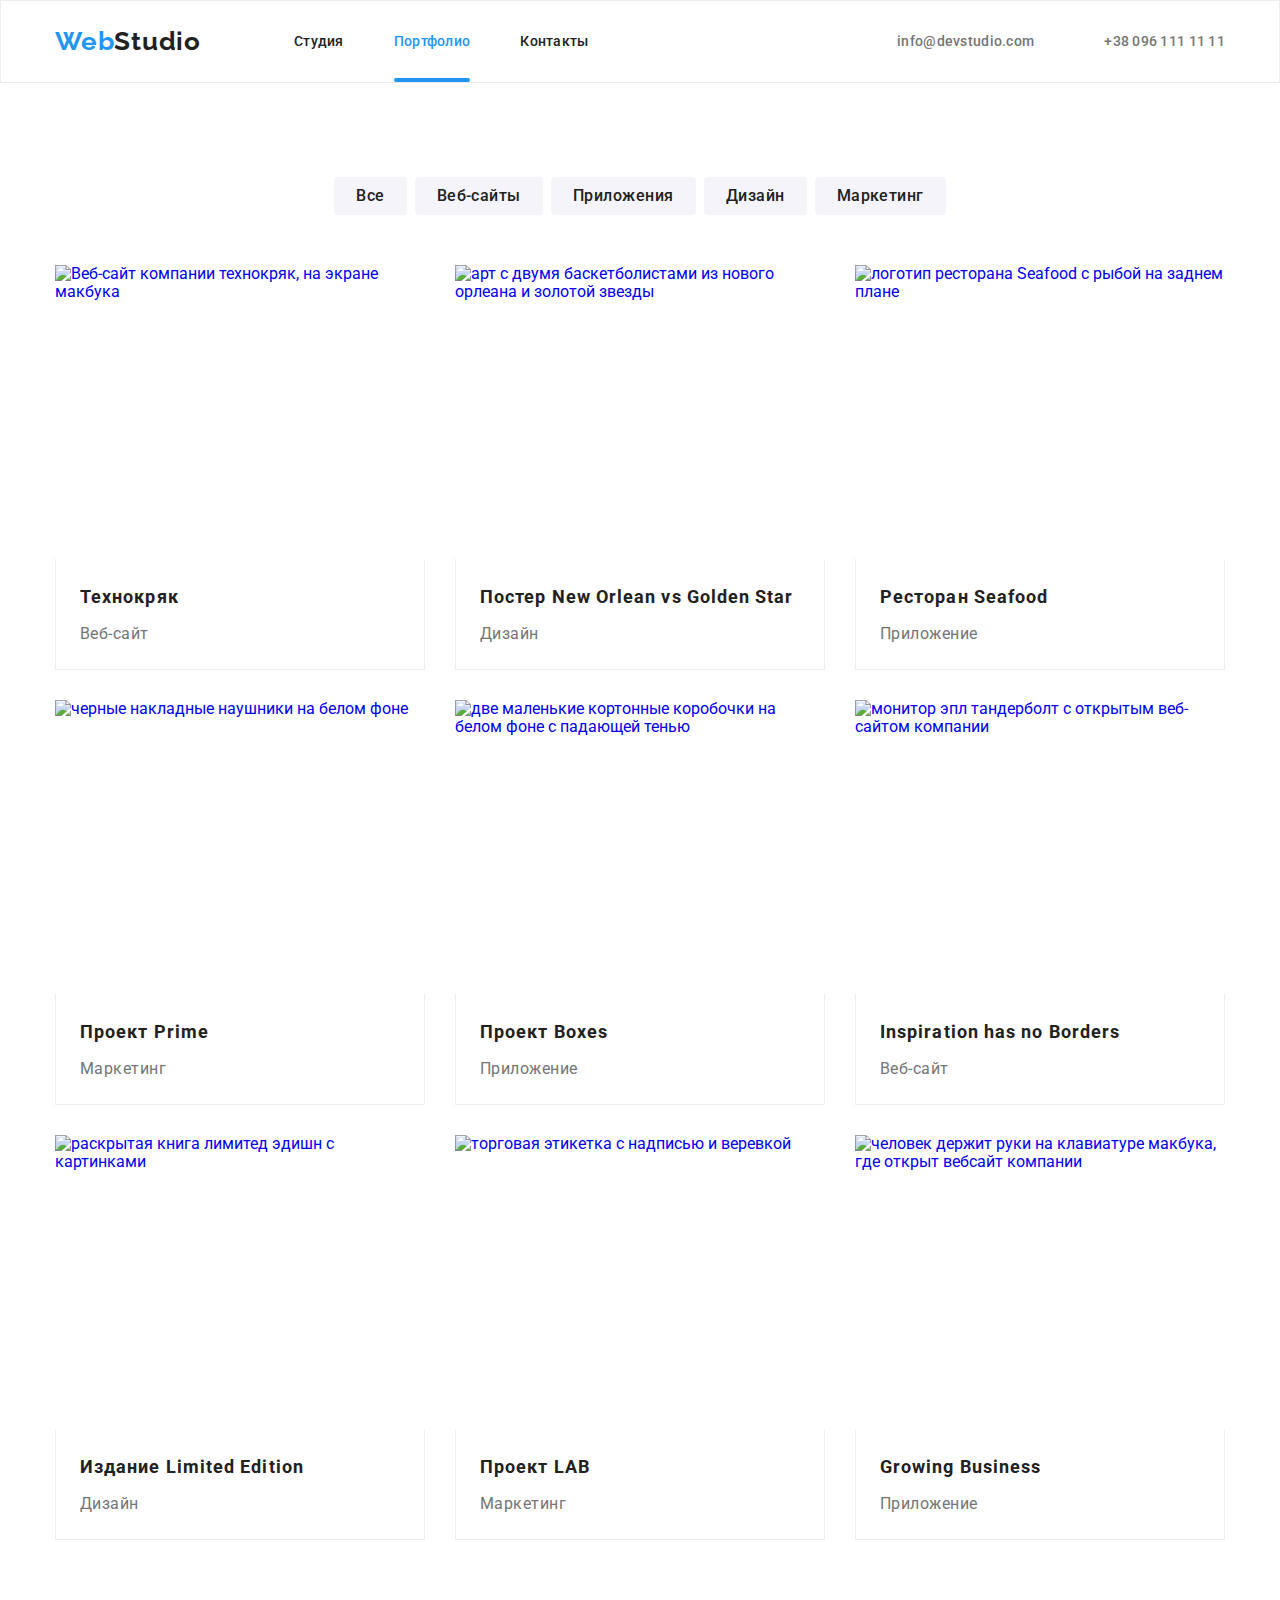
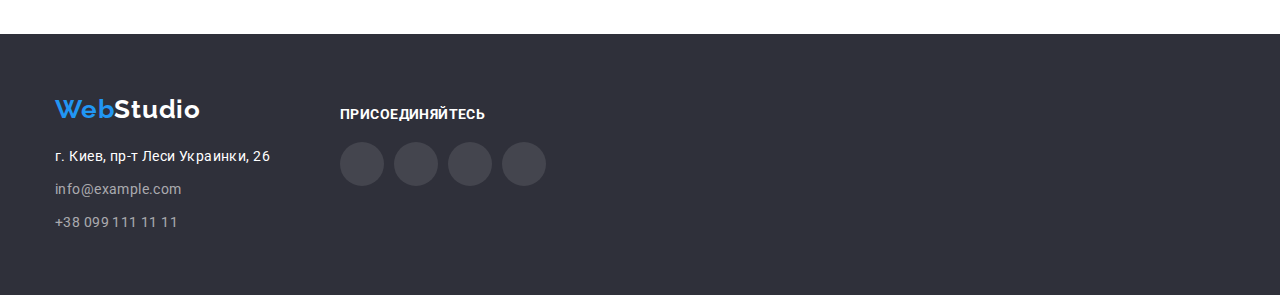
==== commit a5e50fca: "adds hw-05" ====
--- a/portfolio.html
+++ b/portfolio.html
@@ -17,9 +17,8 @@
     <header class="header">
       <div class="container">
         <nav class="navigation">
-          <a class="logo logo-header link" href="./index.html" aria-label="текстовый логотип вебстудии"
-            ><span class="logo-part">Web</span>Studio</a
-          >
+          <a class="logo logo-header link" href="./index.html" aria-label="текстовый логотип вебстудии">
+            <span class="logo-part">Web</span>Studio</a>
           <ul class="navigation-list list">
             <li class="navigation-list-item"><a class="navigation-list-link link" href="./index.html">Студия</a></li>
             <li class="navigation-list-item"><a class="navigation-list-link link active" href="./portfolio.html">Портфолио</a></li>
@@ -67,13 +66,14 @@
           <ul class="portfolio-list list">
             <li class="portfolio-list-item">
               <a class="portfolio-list-link link" href="#">
-                <img
-                  class="portfolio-list-img"
+                <div class="portfolio-img-box">
+                  <img class="portfolio-list-img"
                   src="./images/portfolio/img.jpg"
-                  alt="Веб-сайт компании технокряк, на экране макбука"
-                  height="294"
-                  width="370"
-                />
+                  alt="Веб-сайт компании технокряк, на экране макбука" height="294" width="370"/>
+                  <div class="portfolio-list-overlay">
+                    <p class="overlay-text">Технокряк это современная площадка распространения коронавируса. Компании используют эту платформу для цифрового
+                    шпионажа и атак на защищённые сервера конкурентов.</p>
+                </div></div>
                 <div class="portfolio-list-content">
                   <h2 class="portfolio-list-title">Технокряк</h2>
                   <p class="portfolio-list-text">Веб-сайт</p>
@@ -82,13 +82,15 @@
             </li>
             <li class="portfolio-list-item">
               <a class="portfolio-list-link link" href="#">
-                <img
-                  class="portfolio-list-img"
+                <div class="portfolio-img-box">
+                  <img class="portfolio-list-img"
                   src="./images/portfolio/img-1.jpg"
-                  alt="арт с двумя баскетболистами из нового орлеана и золотой звезды"
-                  height="294"
-                  width="370"
-                />
+                  alt="арт с двумя баскетболистами из нового орлеана и золотой звезды" height="294" width="370"/>
+                <div class="portfolio-list-overlay">
+                  <p class="overlay-text">Технокряк это современная площадка распространения коронавируса. Компании используют эту
+                    платформу для цифрового
+                    шпионажа и атак на защищённые сервера конкурентов.</p>
+                </div></div>
                 <div class="portfolio-list-content">
                   <h2 class="portfolio-list-title">Постер <span lang="en">New Orlean vs Golden Star</span></h2>
                   <p class="portfolio-list-text">Дизайн</p>
@@ -97,13 +99,15 @@
             </li>
             <li class="portfolio-list-item">
               <a class="portfolio-list-link link" href="#">
-                <img
-                  class="portfolio-list-img"
+                <div class="portfolio-img-box">
+                  <img class="portfolio-list-img"
                   src="./images/portfolio/img-2.jpg"
-                  alt="логотип ресторана Seafood с рыбой на заднем плане"
-                  height="294"
-                  width="370"
-                />
+                  alt="логотип ресторана Seafood с рыбой на заднем плане" height="294" width="370"/>
+                <div class="portfolio-list-overlay">
+                  <p class="overlay-text">Технокряк это современная площадка распространения коронавируса. Компании используют эту
+                    платформу для цифрового
+                    шпионажа и атак на защищённые сервера конкурентов.</p>
+                </div></div>
                 <div class="portfolio-list-content">
                   <h2 class="portfolio-list-title">Ресторан <span lang="en">Seafood</span></h2>
                   <p class="portfolio-list-text">Приложение</p>
@@ -112,13 +116,15 @@
             </li>
             <li class="portfolio-list-item">
               <a class="portfolio-list-link link" href="#">
-                <img
-                  class="portfolio-list-img"
+                <div class="portfolio-img-box">
+                  <img class="portfolio-list-img"
                   src="./images/portfolio/img-3.jpg"
-                  alt="черные накладные наушники на белом фоне"
-                  height="294"
-                  width="370"
-                />
+                  alt="черные накладные наушники на белом фоне" height="294" width="370"/>
+                <div class="portfolio-list-overlay">
+                  <p class="overlay-text">Технокряк это современная площадка распространения коронавируса. Компании используют эту
+                    платформу для цифрового
+                    шпионажа и атак на защищённые сервера конкурентов.</p>
+                </div></div>
                 <div class="portfolio-list-content">
                   <h2 class="portfolio-list-title">Проект <span lang="en">Prime</span></h2>
                   <p class="portfolio-list-text">Маркетинг</p>
@@ -127,13 +133,15 @@
             </li>
             <li class="portfolio-list-item">
               <a class="portfolio-list-link link" href="#">
-                <img
-                  class="portfolio-list-img"
+                <div class="portfolio-img-box">
+                  <img class="portfolio-list-img"
                   src="./images/portfolio/img-4.jpg"
-                  alt="две маленькие кортонные коробочки на белом фоне с падающей тенью"
-                  height="294"
-                  width="370"
-                />
+                  alt="две маленькие кортонные коробочки на белом фоне с падающей тенью" height="294" width="370"/>
+                <div class="portfolio-list-overlay">
+                  <p class="overlay-text">Технокряк это современная площадка распространения коронавируса. Компании используют эту
+                    платформу для цифрового
+                    шпионажа и атак на защищённые сервера конкурентов.</p>
+                </div></div>
                 <div class="portfolio-list-content">
                   <h2 class="portfolio-list-title">Проект <span lang="en">Boxes</span></h2>
                   <p class="portfolio-list-text">Приложение</p>
@@ -142,13 +150,15 @@
             </li>
             <li class="portfolio-list-item">
               <a class="portfolio-list-link link" href="#">
-                <img
-                  class="portfolio-list-img"
+                <div class="portfolio-img-box">
+                  <img class="portfolio-list-img"
                   src="./images/portfolio/img-5.jpg"
-                  alt="монитор эпл тандерболт с открытым веб-сайтом компании"
-                  height="294"
-                  width="370"
-                />
+                  alt="монитор эпл тандерболт с открытым веб-сайтом компании" height="294" width="370"/>
+                <div class="portfolio-list-overlay">
+                  <p class="overlay-text">Технокряк это современная площадка распространения коронавируса. Компании используют эту
+                    платформу для цифрового
+                    шпионажа и атак на защищённые сервера конкурентов.</p>
+                </div></div>
                 <div class="portfolio-list-content">
                   <h2 class="portfolio-list-title"><span lang="en">Inspiration has no Borders</span></h2>
                   <p class="portfolio-list-text">Веб-сайт</p>
@@ -157,13 +167,15 @@
             </li>
             <li class="portfolio-list-item">
               <a class="portfolio-list-link link" href="#">
-                <img
-                  class="portfolio-list-img"
+                <div class="portfolio-img-box">
+                  <img class="portfolio-list-img"
                   src="./images/portfolio/img-6.jpg"
-                  alt="раскрытая книга лимитед эдишн с картинками"
-                  height="294"
-                  width="370"
-                />
+                  alt="раскрытая книга лимитед эдишн с картинками" height="294" width="370"/>
+                <div class="portfolio-list-overlay">
+                  <p class="overlay-text">Технокряк это современная площадка распространения коронавируса. Компании используют эту
+                    платформу для цифрового
+                    шпионажа и атак на защищённые сервера конкурентов.</p>
+                </div></div>
                 <div class="portfolio-list-content">
                   <h2 class="portfolio-list-title">Издание <span lang="en">Limited Edition</span></h2>
                   <p class="portfolio-list-text">Дизайн</p>
@@ -172,13 +184,15 @@
             </li>
             <li class="portfolio-list-item">
               <a class="portfolio-list-link link" href="#">
-                <img
-                  class="portfolio-list-img"
+                <div class="portfolio-img-box">
+                  <img class="portfolio-list-img"
                   src="./images/portfolio/img-7.jpg"
-                  alt="торговая этикетка с надписью и веревкой"
-                  height="294"
-                  width="370"
-                />
+                  alt="торговая этикетка с надписью и веревкой" height="294" width="370"/>
+                <div class="portfolio-list-overlay">
+                  <p class="overlay-text">Технокряк это современная площадка распространения коронавируса. Компании используют эту
+                    платформу для цифрового
+                    шпионажа и атак на защищённые сервера конкурентов.</p>
+                </div></div>
                 <div class="portfolio-list-content">
                   <h2 class="portfolio-list-title">Проект <span lang="en">LAB</span></h2>
                   <p class="portfolio-list-text">Маркетинг</p>
@@ -187,13 +201,15 @@
             </li>
             <li class="portfolio-list-item">
               <a class="portfolio-list-link link" href="#">
-                <img
-                  class="portfolio-list-img"
+                <div class="portfolio-img-box">
+                  <img class="portfolio-list-img"
                   src="./images/portfolio/img-8.jpg"
-                  alt="человек держит руки на клавиатуре макбука, где открыт вебсайт компании"
-                  height="294"
-                  width="370"
-                />
+                  alt="человек держит руки на клавиатуре макбука, где открыт вебсайт компании" height="294" width="370"/>
+                <div class="portfolio-list-overlay">
+                  <p class="overlay-text">Технокряк это современная площадка распространения коронавируса. Компании используют эту
+                    платформу для цифрового
+                    шпионажа и атак на защищённые сервера конкурентов.</p>
+                </div></div>
                 <div class="portfolio-list-content">
                   <h2 class="portfolio-list-title"><span lang="en">Growing Business</span></h2>
                   <p class="portfolio-list-text">Приложение</p>
--- a/css/styles.css
+++ b/css/styles.css
@@ -10,7 +10,6 @@
   --fill-social-hover: #ffffff;
   --fill-footer: #ffffff;
 }
-
 *,
 *::before,
 *::after {
@@ -59,7 +58,7 @@
   margin-bottom: 20px;
 }
 .logo-part {
-  color: #2196f3;
+  color: var(--accent-color);
 }
 .title {
   font-weight: 700;
@@ -69,10 +68,62 @@
   letter-spacing: 0.03em;
   color: var(--title-color);
 }
+/* modal */
+.modal-backdrop {
+  position: fixed;
+  top: 0;
+  left: 0;
+  width: 100%;
+  height: 100%;
+  background-color: rgba(0, 0, 0, 0.2);
+  transition: all 250ms cubic-bezier(0.4, 0, 0.2, 1);
+}
+.modal-backdrop.is-hidden {
+  opacity: 0;
+  visibility: hidden;
+  pointer-events: none;
+  transition: all 250ms cubic-bezier(0.4, 0, 0.2, 1);
+}
+.modal-backdrop.is-hidden .modal {
+  transform: translate(-50%, -50%) translateY(100%);
+  transition: all 250ms cubic-bezier(0.4, 0, 0.2, 1);
+}
+.modal {
+  position: absolute;
+  top: 50%;
+  left: 50%;
+  transform: translate(-50%, -50%) translateY(0%);
+  transition: all 250ms cubic-bezier(0.4, 0, 0.2, 1);
+  width: 528px;
+  height: 581px;
+  background-color: #ffffff;
+  box-shadow: 0px 1px 3px rgba(0, 0, 0, 0.12), 0px 1px 1px rgba(0, 0, 0, 0.14),
+    0px 2px 1px rgba(0, 0, 0, 0.2);
+  border-radius: 4px;
+}
+.close-button {
+  display: flex;
+  align-items: center;
+  justify-content: center;
+  position: absolute;
+  top: 8px;
+  right: 8px;
+  width: 30px;
+  height: 30px;
+  background: #ffffff;
+  border: 1px solid rgba(0, 0, 0, 0.1);
+  border-radius: 50%;
+  cursor: pointer;
+}
+.close {
+  width: 18px;
+  height: 18px;
+}
 /* ========== end components ========== */
 
 /* ========== header ========== */
 .navigation-list-link {
+  position: relative;
   display: flex;
   align-items: center;
   font-weight: 500;
@@ -80,6 +131,19 @@
   line-height: 1.143;
   letter-spacing: 0.02em;
   color: #212121;
+  transition: color 250ms cubic-bezier(0.4, 0, 0.2, 1);
+}
+.active {
+  color: var(--accent-color);
+}
+.active::after {
+  position: absolute;
+  content: '';
+  width: 100%;
+  height: 4px;
+  background: var(--accent-color);
+  border-radius: 2px;
+  top: calc(100% + 28px + 1px);
 }
 .header-list-link {
   display: flex;
@@ -90,6 +154,8 @@
   letter-spacing: 0.02em;
   color: #757575;
   fill: var(--fill-header);
+  transition: color 250ms cubic-bezier(0.4, 0, 0.2, 1),
+    fill 250ms cubic-bezier(0.4, 0, 0.2, 1);
 }
 .navigation-list-link:hover,
 .navigation-list-link:focus,
@@ -112,9 +178,6 @@
   width: 10px;
   margin-right: 10px;
 }
-.active {
-  color: var(--accent-color);
-}
 .header {
   border: 1px solid #ececec;
   padding: 25px 0;
@@ -139,7 +202,11 @@
 /* ========== hero ========== */
 .hero {
   background-color: #c4c4c4;
-  background-image: linear-gradient(rgba(47, 48, 58, 0.4), rgba(47, 48, 58, 0.4)), url('../images/hero/herobg.jpg');
+  background-image: linear-gradient(
+      rgba(47, 48, 58, 0.4),
+      rgba(47, 48, 58, 0.4)
+    ),
+    url('../images/hero/herobg.jpg');
   background-repeat: no-repeat;
   background-size: cover;
 }
@@ -170,6 +237,8 @@
   border: none;
   box-shadow: 0px 4px 4px rgba(0, 0, 0, 0.15);
   padding: 10px 32px;
+  cursor: pointer;
+  transition: background 2500ms cubic-bezier(0.4, 0, 0.2, 1);
 }
 .modal-button:hover,
 .modal-button:focus {
@@ -261,6 +330,29 @@
   width: 370px;
   height: 294px;
 }
+.doing-img-box {
+  position: relative;
+  width: auto;
+}
+.doing-list-overlay {
+  position: absolute;
+  bottom: 0;
+  left: 0;
+  width: 370px;
+  height: 70px;
+  background: rgba(47, 48, 58, 0.8);
+  padding: 27px 0;
+}
+.doing-overlay-text {
+  font-weight: 700;
+  font-size: 14px;
+  line-height: 1.143;
+  text-align: center;
+  letter-spacing: 0.03em;
+  text-transform: uppercase;
+
+  color: #ffffff;
+}
 /* ========== end doing ========== */
 
 /* ========== team ========== */
@@ -296,7 +388,8 @@
 }
 .team-list-item {
   background: #ffffff;
-  box-shadow: 0px 1px 3px rgba(0, 0, 0, 0.12), 0px 1px 1px rgba(0, 0, 0, 0.14), 0px 2px 1px rgba(0, 0, 0, 0.2);
+  box-shadow: 0px 1px 3px rgba(0, 0, 0, 0.12), 0px 1px 1px rgba(0, 0, 0, 0.14),
+    0px 2px 1px rgba(0, 0, 0, 0.2);
   border-radius: 0px 0px 4px 4px;
 }
 .team-list-item:not(:last-child) {
@@ -323,6 +416,8 @@
   width: 44px;
   border-radius: 50%;
   fill: var(--fill-social);
+  transition: background 250ms cubic-bezier(0.4, 0, 0.2, 1),
+    fill 250ms cubic-bezier(0.4, 0, 0.2, 1);
 }
 .social-list-link:hover,
 .social-list-link:focus {
@@ -382,6 +477,8 @@
   border: 1px solid #afb1b8;
   border-radius: 4px;
   fill: var(--fill-social);
+  transition: border-color 250ms cubic-bezier(0.4, 0, 0.2, 1),
+    fill 250ms cubic-bezier(0.4, 0, 0.2, 1);
 }
 .regcus-list-link:hover,
 .regcus-list-link:focus {
@@ -391,6 +488,15 @@
 /* ========== end regular customer (regcus) ========== */
 
 /* ========== portfolio ========== */
+/* filter button */
+.filter-list {
+  display: flex;
+  justify-content: center;
+  margin-bottom: 50px;
+}
+.filter-list-item:not(:last-child) {
+  margin-right: 8px;
+}
 .filter-button {
   font-family: var(--primary-font);
   font-style: normal;
@@ -406,13 +512,21 @@
   border-radius: 4px;
   border: none;
   padding: 6px 22px;
+  cursor: pointer;
+  transition: color 250ms cubic-bezier(0.4, 0, 0.2, 1),
+    background 250ms cubic-bezier(0.4, 0, 0.2, 1),
+    box-shadow 250ms cubic-bezier(0.4, 0, 0.2, 1);
 }
 .filter-button:hover,
 .filter-button:focus {
   color: #ffffff;
   background: #2196f3;
-  box-shadow: 0px 3px 1px rgba(0, 0, 0, 0.1), 0px 1px 2px rgba(0, 0, 0, 0.08), 0px 2px 2px rgba(0, 0, 0, 0.12);
-}
+  box-shadow: 0px 3px 1px rgba(0, 0, 0, 0.1), 0px 1px 2px rgba(0, 0, 0, 0.08),
+    0px 2px 2px rgba(0, 0, 0, 0.12);
+}
+/* end filter button*/
+
+/* portfolio card */
 .portfolio-list-title {
   font-weight: 700;
   font-size: 18px;
@@ -432,17 +546,36 @@
   padding-top: 94px;
   padding-bottom: 94px;
 }
-.filter-list {
-  display: flex;
-  justify-content: center;
-  margin-bottom: 50px;
-}
-.filter-list-item:not(:last-child) {
-  margin-right: 8px;
+.portfolio-img-box {
+  position: relative;
+  overflow: hidden;
 }
 .portfolio-list-img {
   width: 370px;
   height: 294px;
+}
+.portfolio-list-overlay {
+  position: absolute;
+  top: 0;
+  left: 0;
+  width: 100%;
+  height: 100%;
+  background: rgba(33, 150, 243, 0.9);
+  padding: 63px 24px;
+  transform: translateY(100%);
+  transition: transform 250ms cubic-bezier(0.4, 0, 0.2, 1);
+}
+.overlay-text {
+  display: flex;
+  font-weight: 400;
+  font-size: 18px;
+  line-height: 1.555;
+  letter-spacing: 0.03em;
+  color: #ffffff;
+}
+.portfolio-list-item:hover .portfolio-list-overlay,
+.portfolio-list-link:focus .portfolio-list-overlay {
+  transform: translateY(0%);
 }
 .portfolio-list-content {
   padding: 20px 24px;
@@ -457,6 +590,7 @@
   display: flex;
   background: #ffffff;
   width: 370px;
+  transition: box-shadow 250ms cubic-bezier(0.4, 0, 0.2, 1);
 }
 .portfolio-list-item:not(:nth-child(3n)) {
   margin-right: 30px;
@@ -466,8 +600,10 @@
 }
 .portfolio-list-item:hover,
 .portfolio-list-link:focus {
-  box-shadow: 0px 1px 1px rgba(0, 0, 0, 0.12), 0px 4px 4px rgba(0, 0, 0, 0.06), 1px 4px 6px rgba(0, 0, 0, 0.16);
-}
+  box-shadow: 0px 1px 1px rgba(0, 0, 0, 0.12), 0px 4px 4px rgba(0, 0, 0, 0.06),
+    1px 4px 6px rgba(0, 0, 0, 0.16);
+}
+/* end portfolio card*/
 /* ========== end portfolio ========== */
 
 /* ========== footer ========== */
@@ -522,6 +658,8 @@
   border-radius: 50%;
   fill: var(--fill-footer);
   background: rgba(255, 255, 255, 0.1);
+  transition: background 250ms cubic-bezier(0.4, 0, 0.2, 1),
+    fill 250ms cubic-bezier(0.4, 0, 0.2, 1);
 }
 .footer-social-link:hover,
 .footer-social-link:focus {
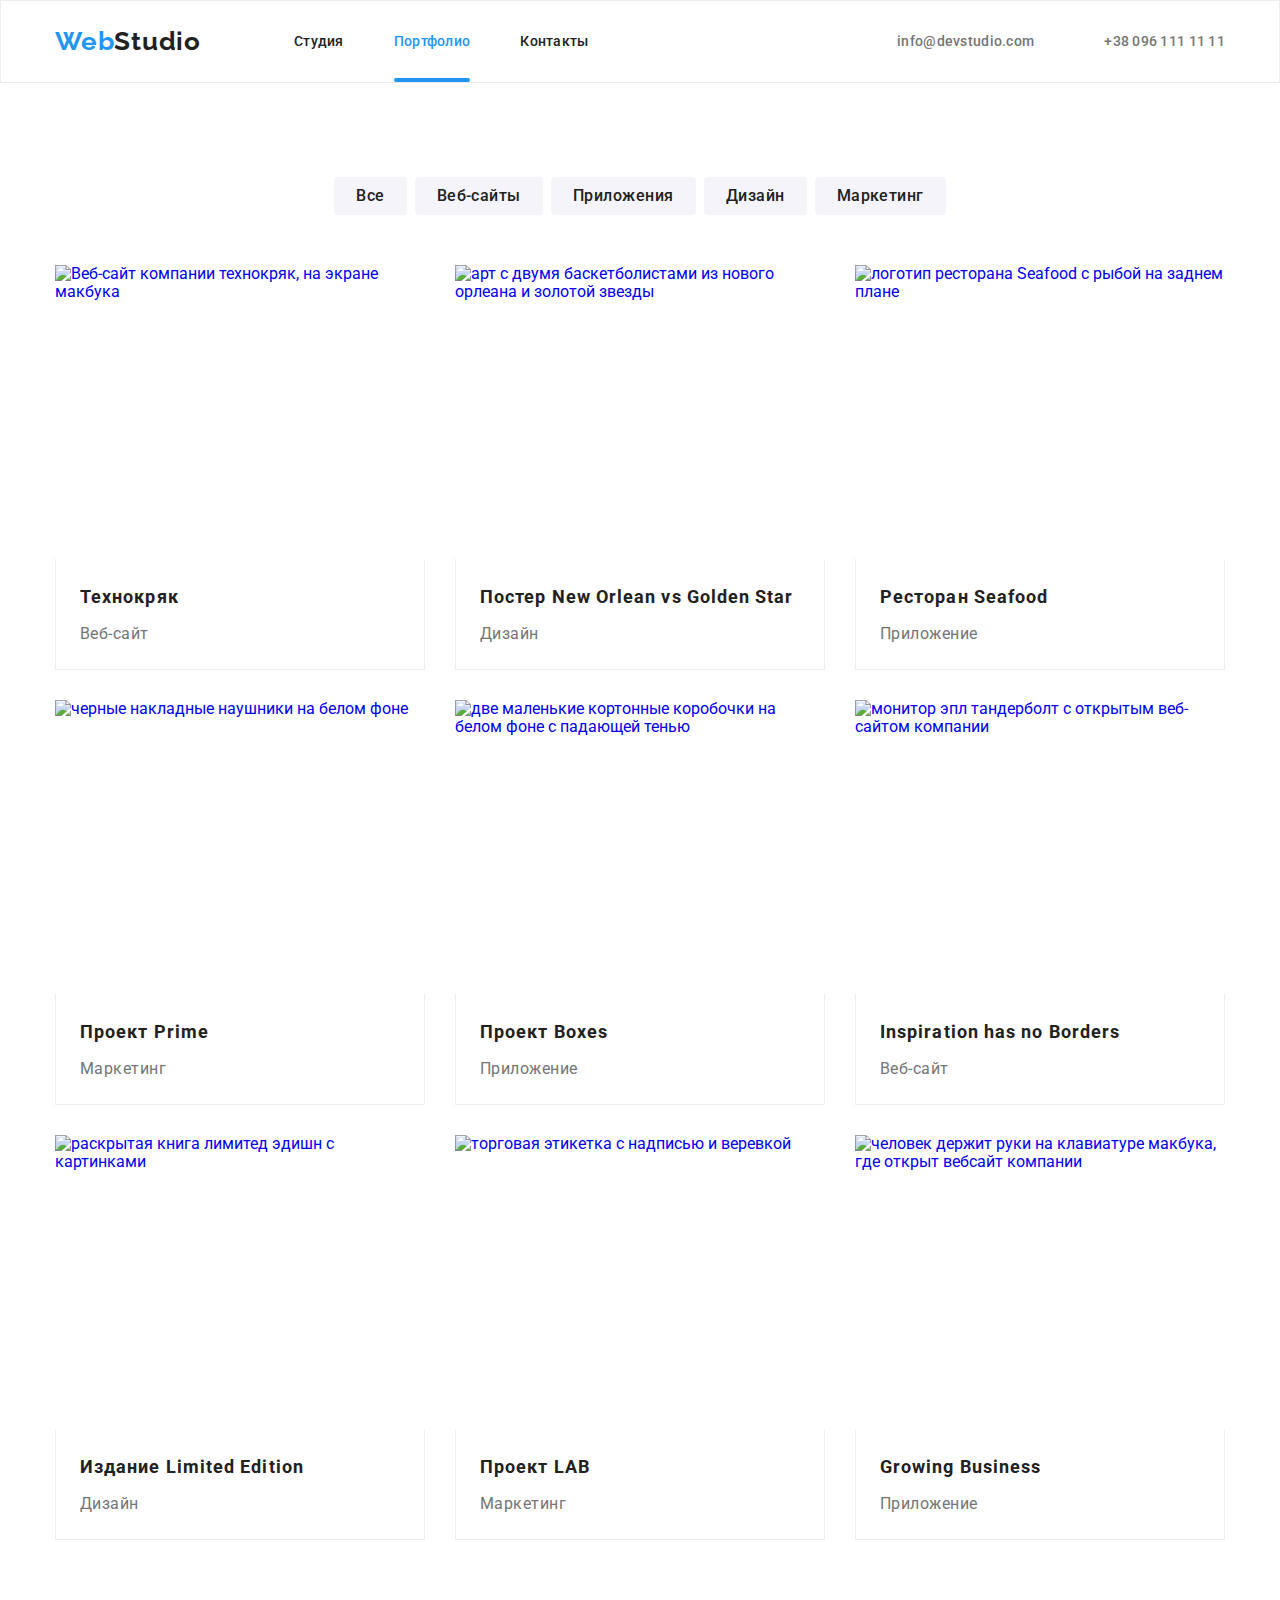
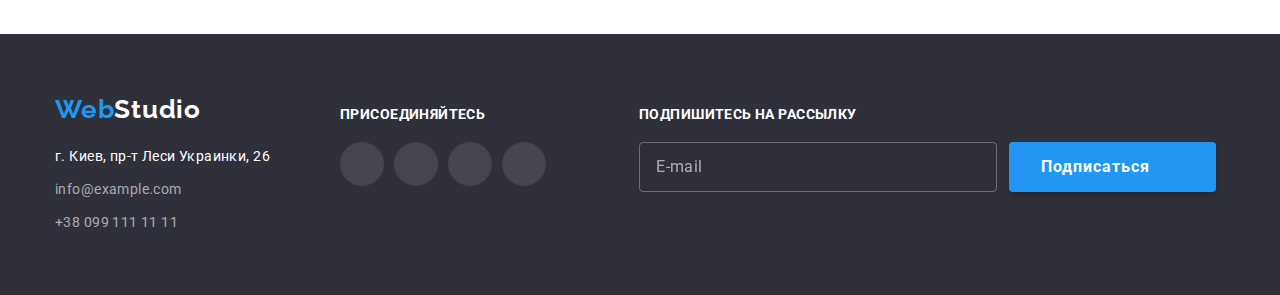
==== commit 489f4420: "adds hw-06" ====
--- a/portfolio.html
+++ b/portfolio.html
@@ -1,277 +1,308 @@
 <!DOCTYPE html>
 <html lang="ru">
-  <head>
-    <meta charset="UTF-8" />
-    <meta name="viewport" content="width=device-width, initial-scale=1.0" />
-    <link rel="stylesheet" href="https://cdnjs.cloudflare.com/ajax/libs/modern-normalize/1.0.0/modern-normalize.min.css" />
-    <link
-      href="https://fonts.googleapis.com/css2?family=Raleway:wght@700&family=Roboto:wght@400;500;700;900&display=swap"
-      rel="stylesheet"
-    />
-    <link rel="stylesheet" href="./css/styles.css" />
-    <title>Портфолио - WebStudio</title>
-  </head>
 
-  <body>
-    <!--header-->
-    <header class="header">
+<head>
+  <meta charset="UTF-8" />
+  <meta name="viewport" content="width=device-width, initial-scale=1.0" />
+  <link rel="stylesheet"
+    href="https://cdnjs.cloudflare.com/ajax/libs/modern-normalize/1.0.0/modern-normalize.min.css" />
+  <link href="https://fonts.googleapis.com/css2?family=Raleway:wght@700&family=Roboto:wght@400;500;700;900&display=swap"
+    rel="stylesheet" />
+  <link rel="stylesheet" href="./css/styles.css" />
+  <title>Портфолио - WebStudio</title>
+</head>
+
+<body>
+  <!--header-->
+  <header class="header">
+    <div class="container">
+      <nav class="navigation">
+        <a class="logo logo-header link" href="./index.html" aria-label="текстовый логотип вебстудии">
+          <span class="logo-part">Web</span>Studio</a>
+        <ul class="navigation-list list">
+          <li class="navigation-list-item"><a class="navigation-list-link link" href="./index.html">Студия</a></li>
+          <li class="navigation-list-item"><a class="navigation-list-link link active"
+              href="./portfolio.html">Портфолио</a></li>
+          <li class="navigation-list-item"><a class="navigation-list-link link" href="#">Контакты</a></li>
+        </ul>
+      </nav>
+      <address class="address">
+        <ul class="header-list list">
+          <li class="header-list-item">
+            <a class="header-list-link link" href="mailto:info@devstudio.com">
+              <svg class="mail">
+                <use href="./images/svg/sprite.svg#icon-envelope"></use>
+              </svg>info@devstudio.com
+            </a>
+          </li>
+          <li class="header-list-item">
+            <a class="header-list-link link" href="tel:+380961111111">
+              <svg class="tel">
+                <use href="./images/svg/sprite.svg#icon-smartphone"></use>
+              </svg>+38 096 111 11 11
+            </a>
+          </li>
+        </ul>
+      </address>
+    </div>
+  </header>
+  <main>
+    <!-- portfolio-->
+    <section class="portfolio section">
       <div class="container">
-        <nav class="navigation">
-          <a class="logo logo-header link" href="./index.html" aria-label="текстовый логотип вебстудии">
-            <span class="logo-part">Web</span>Studio</a>
-          <ul class="navigation-list list">
-            <li class="navigation-list-item"><a class="navigation-list-link link" href="./index.html">Студия</a></li>
-            <li class="navigation-list-item"><a class="navigation-list-link link active" href="./portfolio.html">Портфолио</a></li>
-            <li class="navigation-list-item"><a class="navigation-list-link link" href="#">Контакты</a></li>
-          </ul>
-        </nav>
+        <h1 class="title hidden">Портфолио</h1>
+        <ul class="filter-list list">
+          <li class="filter-list-item">
+            <button class="filter-button" type="button">Все</button>
+          </li>
+          <li class="filter-list-item">
+            <button class="filter-button" type="button">Веб-сайты</button>
+          </li>
+          <li class="filter-list-item">
+            <button class="filter-button" type="button">Приложения</button>
+          </li>
+          <li class="filter-list-item">
+            <button class="filter-button" type="button">Дизайн</button>
+          </li>
+          <li class="filter-list-item">
+            <button class="filter-button" type="button">Маркетинг</button>
+          </li>
+        </ul>
+        <ul class="portfolio-list list">
+          <li class="portfolio-list-item">
+            <a class="portfolio-list-link link" href="#">
+              <div class="portfolio-img-box">
+                <img class="portfolio-list-img" src="./images/portfolio/img.jpg"
+                  alt="Веб-сайт компании технокряк, на экране макбука" height="294" width="370" />
+                <div class="portfolio-list-overlay">
+                  <p class="overlay-text">Технокряк это современная площадка распространения коронавируса. Компании
+                    используют эту платформу для цифрового
+                    шпионажа и атак на защищённые сервера конкурентов.</p>
+                </div>
+              </div>
+              <div class="portfolio-list-content">
+                <h2 class="portfolio-list-title">Технокряк</h2>
+                <p class="portfolio-list-text">Веб-сайт</p>
+              </div>
+            </a>
+          </li>
+          <li class="portfolio-list-item">
+            <a class="portfolio-list-link link" href="#">
+              <div class="portfolio-img-box">
+                <img class="portfolio-list-img" src="./images/portfolio/img-1.jpg"
+                  alt="арт с двумя баскетболистами из нового орлеана и золотой звезды" height="294" width="370" />
+                <div class="portfolio-list-overlay">
+                  <p class="overlay-text">Технокряк это современная площадка распространения коронавируса. Компании
+                    используют эту
+                    платформу для цифрового
+                    шпионажа и атак на защищённые сервера конкурентов.</p>
+                </div>
+              </div>
+              <div class="portfolio-list-content">
+                <h2 class="portfolio-list-title">Постер <span lang="en">New Orlean vs Golden Star</span></h2>
+                <p class="portfolio-list-text">Дизайн</p>
+              </div>
+            </a>
+          </li>
+          <li class="portfolio-list-item">
+            <a class="portfolio-list-link link" href="#">
+              <div class="portfolio-img-box">
+                <img class="portfolio-list-img" src="./images/portfolio/img-2.jpg"
+                  alt="логотип ресторана Seafood с рыбой на заднем плане" height="294" width="370" />
+                <div class="portfolio-list-overlay">
+                  <p class="overlay-text">Технокряк это современная площадка распространения коронавируса. Компании
+                    используют эту
+                    платформу для цифрового
+                    шпионажа и атак на защищённые сервера конкурентов.</p>
+                </div>
+              </div>
+              <div class="portfolio-list-content">
+                <h2 class="portfolio-list-title">Ресторан <span lang="en">Seafood</span></h2>
+                <p class="portfolio-list-text">Приложение</p>
+              </div>
+            </a>
+          </li>
+          <li class="portfolio-list-item">
+            <a class="portfolio-list-link link" href="#">
+              <div class="portfolio-img-box">
+                <img class="portfolio-list-img" src="./images/portfolio/img-3.jpg"
+                  alt="черные накладные наушники на белом фоне" height="294" width="370" />
+                <div class="portfolio-list-overlay">
+                  <p class="overlay-text">Технокряк это современная площадка распространения коронавируса. Компании
+                    используют эту
+                    платформу для цифрового
+                    шпионажа и атак на защищённые сервера конкурентов.</p>
+                </div>
+              </div>
+              <div class="portfolio-list-content">
+                <h2 class="portfolio-list-title">Проект <span lang="en">Prime</span></h2>
+                <p class="portfolio-list-text">Маркетинг</p>
+              </div>
+            </a>
+          </li>
+          <li class="portfolio-list-item">
+            <a class="portfolio-list-link link" href="#">
+              <div class="portfolio-img-box">
+                <img class="portfolio-list-img" src="./images/portfolio/img-4.jpg"
+                  alt="две маленькие кортонные коробочки на белом фоне с падающей тенью" height="294" width="370" />
+                <div class="portfolio-list-overlay">
+                  <p class="overlay-text">Технокряк это современная площадка распространения коронавируса. Компании
+                    используют эту
+                    платформу для цифрового
+                    шпионажа и атак на защищённые сервера конкурентов.</p>
+                </div>
+              </div>
+              <div class="portfolio-list-content">
+                <h2 class="portfolio-list-title">Проект <span lang="en">Boxes</span></h2>
+                <p class="portfolio-list-text">Приложение</p>
+              </div>
+            </a>
+          </li>
+          <li class="portfolio-list-item">
+            <a class="portfolio-list-link link" href="#">
+              <div class="portfolio-img-box">
+                <img class="portfolio-list-img" src="./images/portfolio/img-5.jpg"
+                  alt="монитор эпл тандерболт с открытым веб-сайтом компании" height="294" width="370" />
+                <div class="portfolio-list-overlay">
+                  <p class="overlay-text">Технокряк это современная площадка распространения коронавируса. Компании
+                    используют эту
+                    платформу для цифрового
+                    шпионажа и атак на защищённые сервера конкурентов.</p>
+                </div>
+              </div>
+              <div class="portfolio-list-content">
+                <h2 class="portfolio-list-title"><span lang="en">Inspiration has no Borders</span></h2>
+                <p class="portfolio-list-text">Веб-сайт</p>
+              </div>
+            </a>
+          </li>
+          <li class="portfolio-list-item">
+            <a class="portfolio-list-link link" href="#">
+              <div class="portfolio-img-box">
+                <img class="portfolio-list-img" src="./images/portfolio/img-6.jpg"
+                  alt="раскрытая книга лимитед эдишн с картинками" height="294" width="370" />
+                <div class="portfolio-list-overlay">
+                  <p class="overlay-text">Технокряк это современная площадка распространения коронавируса. Компании
+                    используют эту
+                    платформу для цифрового
+                    шпионажа и атак на защищённые сервера конкурентов.</p>
+                </div>
+              </div>
+              <div class="portfolio-list-content">
+                <h2 class="portfolio-list-title">Издание <span lang="en">Limited Edition</span></h2>
+                <p class="portfolio-list-text">Дизайн</p>
+              </div>
+            </a>
+          </li>
+          <li class="portfolio-list-item">
+            <a class="portfolio-list-link link" href="#">
+              <div class="portfolio-img-box">
+                <img class="portfolio-list-img" src="./images/portfolio/img-7.jpg"
+                  alt="торговая этикетка с надписью и веревкой" height="294" width="370" />
+                <div class="portfolio-list-overlay">
+                  <p class="overlay-text">Технокряк это современная площадка распространения коронавируса. Компании
+                    используют эту
+                    платформу для цифрового
+                    шпионажа и атак на защищённые сервера конкурентов.</p>
+                </div>
+              </div>
+              <div class="portfolio-list-content">
+                <h2 class="portfolio-list-title">Проект <span lang="en">LAB</span></h2>
+                <p class="portfolio-list-text">Маркетинг</p>
+              </div>
+            </a>
+          </li>
+          <li class="portfolio-list-item">
+            <a class="portfolio-list-link link" href="#">
+              <div class="portfolio-img-box">
+                <img class="portfolio-list-img" src="./images/portfolio/img-8.jpg"
+                  alt="человек держит руки на клавиатуре макбука, где открыт вебсайт компании" height="294"
+                  width="370" />
+                <div class="portfolio-list-overlay">
+                  <p class="overlay-text">Технокряк это современная площадка распространения коронавируса. Компании
+                    используют эту
+                    платформу для цифрового
+                    шпионажа и атак на защищённые сервера конкурентов.</p>
+                </div>
+              </div>
+              <div class="portfolio-list-content">
+                <h2 class="portfolio-list-title"><span lang="en">Growing Business</span></h2>
+                <p class="portfolio-list-text">Приложение</p>
+              </div>
+            </a>
+          </li>
+        </ul>
+      </div>
+    </section>
+  </main>
+  <!--footer-->
+  <footer class="footer section">
+    <div class="container">
+      <h2 class="title hidden">Подвал</h2>
+      <div class="footer-contact">
+        <a class="logo logo-footer link" href="./index.html" aria-label="текстовый логотип вебстудии">
+          <span class="logo-part">Web</span>Studio
+        </a>
         <address class="address">
-          <ul class="header-list list">
-            <li class="header-list-item">
-              <a class="header-list-link link" href="mailto:info@devstudio.com">
-                <svg class="mail"><use href="./images/svg/sprite.svg#icon-envelope"></use></svg>info@devstudio.com
-              </a>
+          <ul class="footer-list list">
+            <li class="footer-list-item">
+              <a class="footer-list-map link" href="https://goo.gl/maps/6B7yDmjmFDrhYiot9">г. Киев, пр-т Леси Украинки,
+                26</a>
             </li>
-            <li class="header-list-item">
-              <a class="header-list-link link" href="tel:+380961111111">
-                <svg class="tel"><use href="./images/svg/sprite.svg#icon-smartphone"></use></svg>+38 096 111 11 11
-              </a>
+            <li class="footer-list-item"><a class="footer-list-link link"
+                href="mailto:info@example.com">info@example.com</a></li>
+            <li class="footer-list-item"><a class="footer-list-link link" href="tel:+380991111111">+38 099 111 11 11</a>
             </li>
           </ul>
         </address>
       </div>
-    </header>
-    <main>
-      <!-- portfolio-->
-      <section class="portfolio section">
-        <div class="container">
-          <h1 class="title" hidden>Портфолио</h1>
-          <ul class="filter-list list">
-            <li class="filter-list-item">
-              <button class="filter-button" type="button">Все</button>
-            </li>
-            <li class="filter-list-item">
-              <button class="filter-button" type="button">Веб-сайты</button>
-            </li>
-            <li class="filter-list-item">
-              <button class="filter-button" type="button">Приложения</button>
-            </li>
-            <li class="filter-list-item">
-              <button class="filter-button" type="button">Дизайн</button>
-            </li>
-            <li class="filter-list-item">
-              <button class="filter-button" type="button">Маркетинг</button>
-            </li>
-          </ul>
-          <ul class="portfolio-list list">
-            <li class="portfolio-list-item">
-              <a class="portfolio-list-link link" href="#">
-                <div class="portfolio-img-box">
-                  <img class="portfolio-list-img"
-                  src="./images/portfolio/img.jpg"
-                  alt="Веб-сайт компании технокряк, на экране макбука" height="294" width="370"/>
-                  <div class="portfolio-list-overlay">
-                    <p class="overlay-text">Технокряк это современная площадка распространения коронавируса. Компании используют эту платформу для цифрового
-                    шпионажа и атак на защищённые сервера конкурентов.</p>
-                </div></div>
-                <div class="portfolio-list-content">
-                  <h2 class="portfolio-list-title">Технокряк</h2>
-                  <p class="portfolio-list-text">Веб-сайт</p>
-                </div>
-              </a>
-            </li>
-            <li class="portfolio-list-item">
-              <a class="portfolio-list-link link" href="#">
-                <div class="portfolio-img-box">
-                  <img class="portfolio-list-img"
-                  src="./images/portfolio/img-1.jpg"
-                  alt="арт с двумя баскетболистами из нового орлеана и золотой звезды" height="294" width="370"/>
-                <div class="portfolio-list-overlay">
-                  <p class="overlay-text">Технокряк это современная площадка распространения коронавируса. Компании используют эту
-                    платформу для цифрового
-                    шпионажа и атак на защищённые сервера конкурентов.</p>
-                </div></div>
-                <div class="portfolio-list-content">
-                  <h2 class="portfolio-list-title">Постер <span lang="en">New Orlean vs Golden Star</span></h2>
-                  <p class="portfolio-list-text">Дизайн</p>
-                </div>
-              </a>
-            </li>
-            <li class="portfolio-list-item">
-              <a class="portfolio-list-link link" href="#">
-                <div class="portfolio-img-box">
-                  <img class="portfolio-list-img"
-                  src="./images/portfolio/img-2.jpg"
-                  alt="логотип ресторана Seafood с рыбой на заднем плане" height="294" width="370"/>
-                <div class="portfolio-list-overlay">
-                  <p class="overlay-text">Технокряк это современная площадка распространения коронавируса. Компании используют эту
-                    платформу для цифрового
-                    шпионажа и атак на защищённые сервера конкурентов.</p>
-                </div></div>
-                <div class="portfolio-list-content">
-                  <h2 class="portfolio-list-title">Ресторан <span lang="en">Seafood</span></h2>
-                  <p class="portfolio-list-text">Приложение</p>
-                </div>
-              </a>
-            </li>
-            <li class="portfolio-list-item">
-              <a class="portfolio-list-link link" href="#">
-                <div class="portfolio-img-box">
-                  <img class="portfolio-list-img"
-                  src="./images/portfolio/img-3.jpg"
-                  alt="черные накладные наушники на белом фоне" height="294" width="370"/>
-                <div class="portfolio-list-overlay">
-                  <p class="overlay-text">Технокряк это современная площадка распространения коронавируса. Компании используют эту
-                    платформу для цифрового
-                    шпионажа и атак на защищённые сервера конкурентов.</p>
-                </div></div>
-                <div class="portfolio-list-content">
-                  <h2 class="portfolio-list-title">Проект <span lang="en">Prime</span></h2>
-                  <p class="portfolio-list-text">Маркетинг</p>
-                </div>
-              </a>
-            </li>
-            <li class="portfolio-list-item">
-              <a class="portfolio-list-link link" href="#">
-                <div class="portfolio-img-box">
-                  <img class="portfolio-list-img"
-                  src="./images/portfolio/img-4.jpg"
-                  alt="две маленькие кортонные коробочки на белом фоне с падающей тенью" height="294" width="370"/>
-                <div class="portfolio-list-overlay">
-                  <p class="overlay-text">Технокряк это современная площадка распространения коронавируса. Компании используют эту
-                    платформу для цифрового
-                    шпионажа и атак на защищённые сервера конкурентов.</p>
-                </div></div>
-                <div class="portfolio-list-content">
-                  <h2 class="portfolio-list-title">Проект <span lang="en">Boxes</span></h2>
-                  <p class="portfolio-list-text">Приложение</p>
-                </div>
-              </a>
-            </li>
-            <li class="portfolio-list-item">
-              <a class="portfolio-list-link link" href="#">
-                <div class="portfolio-img-box">
-                  <img class="portfolio-list-img"
-                  src="./images/portfolio/img-5.jpg"
-                  alt="монитор эпл тандерболт с открытым веб-сайтом компании" height="294" width="370"/>
-                <div class="portfolio-list-overlay">
-                  <p class="overlay-text">Технокряк это современная площадка распространения коронавируса. Компании используют эту
-                    платформу для цифрового
-                    шпионажа и атак на защищённые сервера конкурентов.</p>
-                </div></div>
-                <div class="portfolio-list-content">
-                  <h2 class="portfolio-list-title"><span lang="en">Inspiration has no Borders</span></h2>
-                  <p class="portfolio-list-text">Веб-сайт</p>
-                </div>
-              </a>
-            </li>
-            <li class="portfolio-list-item">
-              <a class="portfolio-list-link link" href="#">
-                <div class="portfolio-img-box">
-                  <img class="portfolio-list-img"
-                  src="./images/portfolio/img-6.jpg"
-                  alt="раскрытая книга лимитед эдишн с картинками" height="294" width="370"/>
-                <div class="portfolio-list-overlay">
-                  <p class="overlay-text">Технокряк это современная площадка распространения коронавируса. Компании используют эту
-                    платформу для цифрового
-                    шпионажа и атак на защищённые сервера конкурентов.</p>
-                </div></div>
-                <div class="portfolio-list-content">
-                  <h2 class="portfolio-list-title">Издание <span lang="en">Limited Edition</span></h2>
-                  <p class="portfolio-list-text">Дизайн</p>
-                </div>
-              </a>
-            </li>
-            <li class="portfolio-list-item">
-              <a class="portfolio-list-link link" href="#">
-                <div class="portfolio-img-box">
-                  <img class="portfolio-list-img"
-                  src="./images/portfolio/img-7.jpg"
-                  alt="торговая этикетка с надписью и веревкой" height="294" width="370"/>
-                <div class="portfolio-list-overlay">
-                  <p class="overlay-text">Технокряк это современная площадка распространения коронавируса. Компании используют эту
-                    платформу для цифрового
-                    шпионажа и атак на защищённые сервера конкурентов.</p>
-                </div></div>
-                <div class="portfolio-list-content">
-                  <h2 class="portfolio-list-title">Проект <span lang="en">LAB</span></h2>
-                  <p class="portfolio-list-text">Маркетинг</p>
-                </div>
-              </a>
-            </li>
-            <li class="portfolio-list-item">
-              <a class="portfolio-list-link link" href="#">
-                <div class="portfolio-img-box">
-                  <img class="portfolio-list-img"
-                  src="./images/portfolio/img-8.jpg"
-                  alt="человек держит руки на клавиатуре макбука, где открыт вебсайт компании" height="294" width="370"/>
-                <div class="portfolio-list-overlay">
-                  <p class="overlay-text">Технокряк это современная площадка распространения коронавируса. Компании используют эту
-                    платформу для цифрового
-                    шпионажа и атак на защищённые сервера конкурентов.</p>
-                </div></div>
-                <div class="portfolio-list-content">
-                  <h2 class="portfolio-list-title"><span lang="en">Growing Business</span></h2>
-                  <p class="portfolio-list-text">Приложение</p>
-                </div>
-              </a>
-            </li>
-          </ul>
-        </div>
-      </section>
-    </main>
-    <!--footer-->
-    <footer class="footer section">
-      <div class="container">
-        <h2 class="title" hidden>Подвал</h2>
-        <div class="footer-contact">
-          <a class="logo logo-footer link" href="./index.html" aria-label="текстовый логотип вебстудии">
-            <span class="logo-part">Web</span>Studio
-          </a>
-          <address class="address">
-            <ul class="footer-list list">
-              <li class="footer-list-item">
-                <a class="footer-list-map link" href="https://goo.gl/maps/6B7yDmjmFDrhYiot9">г. Киев, пр-т Леси Украинки, 26</a>
-              </li>
-              <li class="footer-list-item"><a class="footer-list-link link" href="mailto:info@example.com">info@example.com</a></li>
-              <li class="footer-list-item"><a class="footer-list-link link" href="tel:+380991111111">+38 099 111 11 11</a></li>
-            </ul>
-          </address>
-        </div>
-        <div class="footer-social">
-          <p class="footer-social-text">присоединяйтесь</p>
-          <ul class="footer-social-list list">
-            <li class="footer-social-item">
-              <a href="" class="footer-social-link">
-                <svg class="footer-social-svg">
-                  <use href="./images/svg/sprite.svg#icon-instagram"></use>
-                </svg>
-              </a>
-            </li>
-            <li class="footer-social-item">
-              <a href="" class="footer-social-link">
-                <svg class="footer-social-svg">
-                  <use href="./images/svg/sprite.svg#icon-twitter"></use>
-                </svg>
-              </a>
-            </li>
-            <li class="footer-social-item">
-              <a href="" class="footer-social-link">
-                <svg class="footer-social-svg">
-                  <use href="./images/svg/sprite.svg#icon-facebook"></use>
-                </svg>
-              </a>
-            </li>
-            <li class="footer-social-item">
-              <a href="" class="footer-social-link">
-                <svg class="footer-social-svg">
-                  <use href="./images/svg/sprite.svg#icon-linkedin"></use>
-                </svg>
-              </a>
-            </li>
-          </ul>
-        </div>
+      <div class="footer-social">
+        <p class="footer-social-text">присоединяйтесь</p>
+        <ul class="footer-social-list list">
+          <li class="footer-social-item">
+            <a href="" class="footer-social-link">
+              <svg class="footer-social-svg">
+                <use href="./images/svg/sprite.svg#icon-instagram"></use>
+              </svg>
+            </a>
+          </li>
+          <li class="footer-social-item">
+            <a href="" class="footer-social-link">
+              <svg class="footer-social-svg">
+                <use href="./images/svg/sprite.svg#icon-twitter"></use>
+              </svg>
+            </a>
+          </li>
+          <li class="footer-social-item">
+            <a href="" class="footer-social-link">
+              <svg class="footer-social-svg">
+                <use href="./images/svg/sprite.svg#icon-facebook"></use>
+              </svg>
+            </a>
+          </li>
+          <li class="footer-social-item">
+            <a href="" class="footer-social-link">
+              <svg class="footer-social-svg">
+                <use href="./images/svg/sprite.svg#icon-linkedin"></use>
+              </svg>
+            </a>
+          </li>
+        </ul>
       </div>
-    </footer>
-  </body>
-</html>
+      <div class="footer-form">
+        <p class="footer-form-text">Подпишитесь на рассылку</p>
+        <form action="#" class="footer-form-mail"><input type="email" name="footer-mail" class="footer-form-input"
+            placeholder="E-mail" required>
+          <button type="submit" class="footer-form-button">
+            Подписаться
+            <svg class="footer-form-svg">
+              <use href="./images/svg/sprite.svg#icon-footer-form-send"></use>
+            </svg>
+          </button>
+        </form>
+      </div>
+    </div>
+  </footer>
+</body>
+
+</html>--- a/css/styles.css
+++ b/css/styles.css
@@ -2,7 +2,6 @@
 :root {
   --primary-font: 'Roboto', sans-serif;
   --secondary-font: 'Raleway', sans-serif;
-  /* --tertiary-font: 'Raleway', sans-serif; */
   --accent-color: #2196f3;
   --title-color: #212121;
   --fill-header: #757575;
@@ -22,6 +21,16 @@
 }
 img {
   display: block;
+}
+.hidden {
+  position: absolute !important;
+  clip: rect(1px 1px 1px 1px); /* IE6, IE7 */
+  clip: rect(1px, 1px, 1px, 1px);
+  padding: 0 !important;
+  border: 0 !important;
+  height: 1px !important;
+  width: 1px !important;
+  overflow: hidden;
 }
 .list {
   list-style: none;
@@ -67,57 +76,6 @@
   text-align: center;
   letter-spacing: 0.03em;
   color: var(--title-color);
-}
-/* modal */
-.modal-backdrop {
-  position: fixed;
-  top: 0;
-  left: 0;
-  width: 100%;
-  height: 100%;
-  background-color: rgba(0, 0, 0, 0.2);
-  transition: all 250ms cubic-bezier(0.4, 0, 0.2, 1);
-}
-.modal-backdrop.is-hidden {
-  opacity: 0;
-  visibility: hidden;
-  pointer-events: none;
-  transition: all 250ms cubic-bezier(0.4, 0, 0.2, 1);
-}
-.modal-backdrop.is-hidden .modal {
-  transform: translate(-50%, -50%) translateY(100%);
-  transition: all 250ms cubic-bezier(0.4, 0, 0.2, 1);
-}
-.modal {
-  position: absolute;
-  top: 50%;
-  left: 50%;
-  transform: translate(-50%, -50%) translateY(0%);
-  transition: all 250ms cubic-bezier(0.4, 0, 0.2, 1);
-  width: 528px;
-  height: 581px;
-  background-color: #ffffff;
-  box-shadow: 0px 1px 3px rgba(0, 0, 0, 0.12), 0px 1px 1px rgba(0, 0, 0, 0.14),
-    0px 2px 1px rgba(0, 0, 0, 0.2);
-  border-radius: 4px;
-}
-.close-button {
-  display: flex;
-  align-items: center;
-  justify-content: center;
-  position: absolute;
-  top: 8px;
-  right: 8px;
-  width: 30px;
-  height: 30px;
-  background: #ffffff;
-  border: 1px solid rgba(0, 0, 0, 0.1);
-  border-radius: 50%;
-  cursor: pointer;
-}
-.close {
-  width: 18px;
-  height: 18px;
 }
 /* ========== end components ========== */
 
@@ -222,7 +180,9 @@
   width: 696px;
   margin-bottom: 30px;
 }
-.modal-button {
+.modal-button,
+.modal-form-button,
+.footer-form-button {
   font-family: var(--primary-font);
   font-style: normal;
   font-weight: 700;
@@ -238,10 +198,21 @@
   box-shadow: 0px 4px 4px rgba(0, 0, 0, 0.15);
   padding: 10px 32px;
   cursor: pointer;
-  transition: background 2500ms cubic-bezier(0.4, 0, 0.2, 1);
+  transition: background 250ms cubic-bezier(0.4, 0, 0.2, 1);
+}
+.modal-form-button {
+  align-self: center;
+}
+.footer-form-button {
+  display: flex;
+  align-items: center;
 }
 .modal-button:hover,
-.modal-button:focus {
+.modal-button:focus,
+.modal-form-button:hover,
+.modal-form-button:focus,
+.footer-form-button:hover,
+.footer-form-button:focus {
   background: #188ce8;
 }
 .hero .container {
@@ -312,7 +283,6 @@
 /* ========== end features ========== */
 
 /* ========== doing ========== */
-/* .title is in components*/
 .doing .title {
   margin-bottom: 50px;
 }
@@ -350,13 +320,11 @@
   text-align: center;
   letter-spacing: 0.03em;
   text-transform: uppercase;
-
   color: #ffffff;
 }
 /* ========== end doing ========== */
 
 /* ========== team ========== */
-/* .title is in components*/
 .team .title {
   margin-bottom: 50px;
 }
@@ -430,7 +398,6 @@
 /* ========== end team ========== */
 
 /* ========== regular customer (regcus) ========== */
-/* .title is in components*/
 .regcus .title {
   margin-bottom: 50px;
 }
@@ -524,8 +491,6 @@
   box-shadow: 0px 3px 1px rgba(0, 0, 0, 0.1), 0px 1px 2px rgba(0, 0, 0, 0.08),
     0px 2px 2px rgba(0, 0, 0, 0.12);
 }
-/* end filter button*/
-
 /* portfolio card */
 .portfolio-list-title {
   font-weight: 700;
@@ -603,7 +568,6 @@
   box-shadow: 0px 1px 1px rgba(0, 0, 0, 0.12), 0px 4px 4px rgba(0, 0, 0, 0.06),
     1px 4px 6px rgba(0, 0, 0, 0.16);
 }
-/* end portfolio card*/
 /* ========== end portfolio ========== */
 
 /* ========== footer ========== */
@@ -633,18 +597,20 @@
   margin-bottom: 9px;
 }
 .footer-social {
-  margin: 12px 0 0 70px;
-}
-.footer-social-text {
+  margin-left: 70px;
+}
+.footer-social-text,
+.footer-form-text {
   font-weight: 700;
   font-size: 14px;
   line-height: 1.143;
   letter-spacing: 0.03em;
   text-transform: uppercase;
-  margin-bottom: 20px;
   color: #ffffff;
-}
-.footer-social-list {
+  margin: 12px 0 20px;
+}
+.footer-social-list,
+.footer-form-mail {
   display: flex;
   justify-content: center;
   align-items: center;
@@ -673,4 +639,194 @@
   height: 20px;
   width: 20px;
 }
+.footer-form {
+  margin-left: 93px;
+}
+.footer-form-input {
+  width: 358px;
+  height: 50px;
+  border: 1px solid rgba(255, 255, 255, 0.3);
+  filter: drop-shadow(0px 4px 4px rgba(0, 0, 0, 0.15));
+  border-radius: 4px;
+  background-color: transparent;
+  padding-left: 16px;
+  margin-right: 12px;
+  color: #ffffff;
+}
+.footer-form-input::placeholder {
+  font-weight: 400;
+  font-size: 16px;
+  line-height: 1.25;
+  letter-spacing: 0.03em;
+  color: rgba(255, 255, 255, 0.6);
+}
+.footer-form-svg {
+  width: 24px;
+  height: 24px;
+  fill: var(--fill-footer);
+  margin-left: 10px;
+}
 /* ========== end footer ========== */
+
+/* ========== modal ========== */
+/* modal */
+.modal-backdrop {
+  position: fixed;
+  top: 0;
+  left: 0;
+  width: 100%;
+  height: 100%;
+  background-color: rgba(0, 0, 0, 0.2);
+  transition: all 250ms cubic-bezier(0.4, 0, 0.2, 1);
+}
+.modal-backdrop.is-hidden {
+  opacity: 0;
+  visibility: hidden;
+  pointer-events: none;
+  transition: all 250ms cubic-bezier(0.4, 0, 0.2, 1);
+}
+.modal-backdrop.is-hidden .modal {
+  transform: translate(-50%, -50%) translateY(100%);
+  transition: all 250ms cubic-bezier(0.4, 0, 0.2, 1);
+}
+.modal {
+  position: absolute;
+  top: 50%;
+  left: 50%;
+  transform: translate(-50%, -50%) translateY(0%);
+  transition: all 250ms cubic-bezier(0.4, 0, 0.2, 1);
+  width: 528px;
+  height: 581px;
+  background-color: #ffffff;
+  box-shadow: 0px 1px 3px rgba(0, 0, 0, 0.12), 0px 1px 1px rgba(0, 0, 0, 0.14),
+    0px 2px 1px rgba(0, 0, 0, 0.2);
+  border-radius: 4px;
+  padding: 40px;
+}
+.close-button {
+  display: flex;
+  align-items: center;
+  justify-content: center;
+  position: absolute;
+  top: 8px;
+  right: 8px;
+  width: 30px;
+  height: 30px;
+  background: #ffffff;
+  border: 1px solid rgba(0, 0, 0, 0.1);
+  border-radius: 50%;
+  cursor: pointer;
+}
+.close {
+  width: 18px;
+  height: 18px;
+  transition: fill 250ms cubic-bezier(0.4, 0, 0.2, 1);
+}
+.close-button:hover,
+.close-button:focus {
+  fill: var(--accent-color);
+}
+
+/* modal form */
+.modal-form-title {
+  font-weight: 700;
+  font-size: 20px;
+  line-height: 1.15;
+  text-align: center;
+  letter-spacing: 0.03em;
+  color: #212121;
+  margin-bottom: 12px;
+}
+.modal-form {
+  display: flex;
+  flex-direction: column;
+}
+.modal-form-label,
+.modal-form-comment,
+.modal-form-textarea::placeholder {
+  font-weight: 400;
+  font-size: 12px;
+  line-height: 1.166;
+  letter-spacing: 0.01em;
+}
+.modal-form-label {
+  color: #757575;
+  margin-bottom: 10px;
+}
+.modal-form-comment {
+  color: #757575;
+  margin-bottom: 20px;
+}
+.modal-form-input,
+.modal-form-textarea {
+  display: block;
+  width: 100%;
+  border: 1px solid rgba(33, 33, 33, 0.2);
+  border-radius: 4px;
+  transition: border 250ms cubic-bezier(0.4, 0, 0.2, 1);
+}
+.modal-form-input:focus,
+.modal-form-textarea:focus {
+  outline: none;
+  border: 1px solid var(--accent-color);
+}
+.modal-form-input {
+  position: relative;
+  height: 40px;
+  padding-left: 42px;
+}
+.modal-form-textarea {
+  resize: none;
+  height: 120px;
+  padding: 12px 16px;
+  margin-top: 4px;
+}
+.modal-form-textarea::placeholder {
+  color: rgba(117, 117, 117, 0.5);
+}
+.modal-form-input-wrapper {
+  position: relative;
+  display: block;
+  margin-top: 4px;
+}
+.form-svg {
+  position: absolute;
+  top: 50%;
+  left: 12px;
+  transform: translateY(-50%);
+  width: 18px;
+  height: 18px;
+  fill: #212121;
+  transition: fill 250ms cubic-bezier(0.4, 0, 0.2, 1);
+}
+.modal-form-input:focus + .form-svg {
+  fill: var(--accent-color);
+}
+.modal-form-checkbox-label {
+  display: flex;
+  align-items: center;
+  justify-content: center;
+  font-weight: 400;
+  font-size: 14px;
+  line-height: 1.714;
+  letter-spacing: 0.03em;
+  color: #757575;
+  margin-bottom: 30px;
+}
+.modal-form-checkbox-label::before {
+  display: inline-block;
+  content: '';
+  width: 16px;
+  height: 15px;
+  background-image: url(../images/modal-form/form-checkbox.svg);
+  background-repeat: no-repeat;
+  margin-right: 7px;
+  cursor: pointer;
+}
+.modal-form-checkbox:checked + .modal-form-checkbox-label::before {
+  background-image: url(../images/modal-form/form-checkbox-cheked.svg);
+}
+.modal-form-checkbox-link {
+  color: var(--accent-color);
+}
+/* ========== end modal ========== */
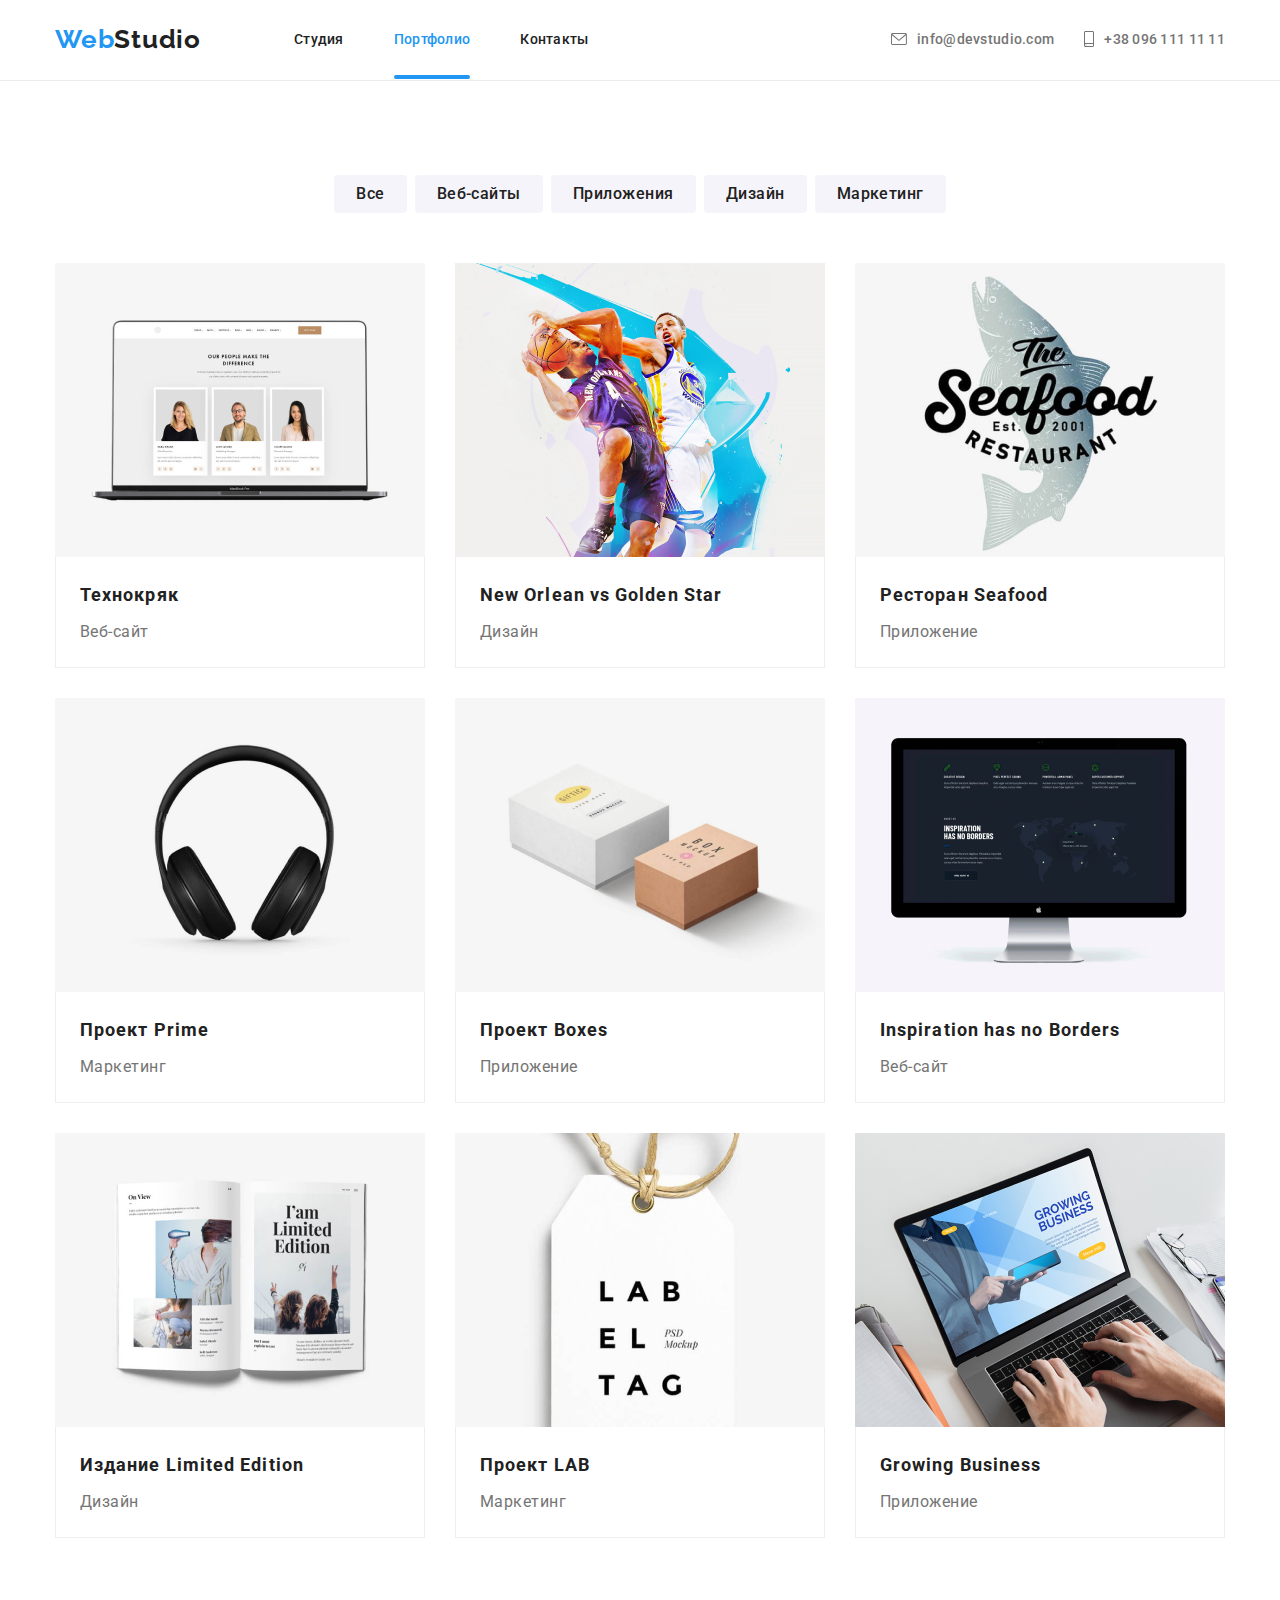
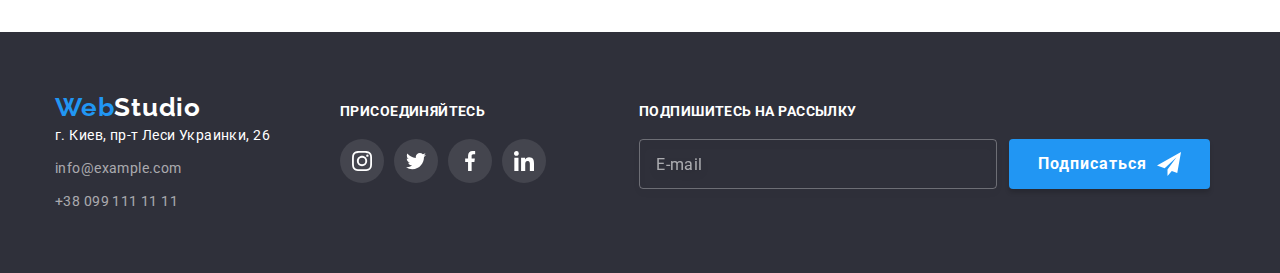
==== commit a4d5924f: "adds hw-08" ====
--- a/portfolio.html
+++ b/portfolio.html
@@ -1,308 +1,599 @@
 <!DOCTYPE html>
 <html lang="ru">
+  <head>
+    <meta charset="UTF-8" />
+    <meta name="viewport" content="width=device-width, initial-scale=1.0" />
+    <link
+      href="https://cdnjs.cloudflare.com/ajax/libs/modern-normalize/1.0.0/modern-normalize.min.css"
+      rel="stylesheet"
+    />
+    <link
+      href="https://fonts.googleapis.com/css2?family=Raleway:wght@700&family=Roboto:wght@400;500;700;900&display=swap"
+      rel="stylesheet"
+    />
+    <link href="./css/portfolio.min.css" rel="stylesheet" />
+    <title>Портфолио - WebStudio</title>
+  </head>
 
-<head>
-  <meta charset="UTF-8" />
-  <meta name="viewport" content="width=device-width, initial-scale=1.0" />
-  <link rel="stylesheet"
-    href="https://cdnjs.cloudflare.com/ajax/libs/modern-normalize/1.0.0/modern-normalize.min.css" />
-  <link href="https://fonts.googleapis.com/css2?family=Raleway:wght@700&family=Roboto:wght@400;500;700;900&display=swap"
-    rel="stylesheet" />
-  <link rel="stylesheet" href="./css/styles.css" />
-  <title>Портфолио - WebStudio</title>
-</head>
+  <body>
+    <!--header-->
+    <header class="header">
+      <div class="container">
+        <a
+          class="logo header__logo link"
+          href="./index.html"
+          aria-label="текстовый логотип вебстудии"
+        >
+          <span class="logo__part">Web</span>Studio
+        </a>
+        <button
+          type="button"
+          class="menu-button"
+          aria-expanded="false"
+          aria-controls="menu-container"
+          data-menu-button
+        >
+          <svg class="menu-icon" aria-label="переключатель мобильного меню">
+            <use
+              class="menu-close"
+              href="./images/svg/sprite.svg#icon-menu-close"
+            ></use>
+            <use
+              class="menu-open"
+              href="./images/svg/sprite.svg#icon-menu-open"
+            ></use>
+          </svg>
+        </button>
 
-<body>
-  <!--header-->
-  <header class="header">
-    <div class="container">
-      <nav class="navigation">
-        <a class="logo logo-header link" href="./index.html" aria-label="текстовый логотип вебстудии">
-          <span class="logo-part">Web</span>Studio</a>
-        <ul class="navigation-list list">
-          <li class="navigation-list-item"><a class="navigation-list-link link" href="./index.html">Студия</a></li>
-          <li class="navigation-list-item"><a class="navigation-list-link link active"
-              href="./portfolio.html">Портфолио</a></li>
-          <li class="navigation-list-item"><a class="navigation-list-link link" href="#">Контакты</a></li>
-        </ul>
-      </nav>
-      <address class="address">
-        <ul class="header-list list">
-          <li class="header-list-item">
-            <a class="header-list-link link" href="mailto:info@devstudio.com">
-              <svg class="mail">
-                <use href="./images/svg/sprite.svg#icon-envelope"></use>
-              </svg>info@devstudio.com
+        <div class="menu-container" id="menu-container" data-menu>
+          <nav class="navigation">
+            <ul class="navigation__list list">
+              <li class="navigation__item">
+                <a class="navigation__link link" href="./index.html">Студия </a>
+              </li>
+              <li class="navigation__item">
+                <a
+                  class="navigation__link navigation__link--active link"
+                  href="./portfolio.html"
+                  >Портфолио</a
+                >
+              </li>
+              <li class="navigation__item">
+                <a class="navigation__link link" href="#">Контакты</a>
+              </li>
+            </ul>
+          </nav>
+          <address class="header__address">
+            <ul class="header__list list">
+              <li class="header__item">
+                <a class="header__link link" href="mailto:info@devstudio.com">
+                  <svg class="header__icon header__icon--envelope">
+                    <use href="./images/svg/sprite.svg#icon-envelope"></use>
+                  </svg>
+                  info@devstudio.com
+                </a>
+              </li>
+              <li class="header__item">
+                <a class="header__link link" href="tel:+380961111111">
+                  <svg class="header__icon header__icon--smartphone">
+                    <use href="./images/svg/sprite.svg#icon-smartphone"></use>
+                  </svg>
+                  +38 096 111 11 11
+                </a>
+              </li>
+            </ul>
+          </address>
+        </div>
+      </div>
+    </header>
+
+    <main>
+      <!-- portfolio-->
+      <section class="portfolio">
+        <div class="container">
+          <h1 class="title hidden">Портфолио</h1>
+          <ul class="filter__list list">
+            <li class="filter__item">
+              <button class="filter__button" type="button">Все</button>
+            </li>
+            <li class="filter__item">
+              <button class="filter__button" type="button">Веб-сайты</button>
+            </li>
+            <li class="filter__item">
+              <button class="filter__button" type="button">Приложения</button>
+            </li>
+            <li class="filter__item">
+              <button class="filter__button" type="button">Дизайн</button>
+            </li>
+            <li class="filter__item">
+              <button class="filter__button" type="button">Маркетинг</button>
+            </li>
+          </ul>
+          <ul class="portfolio__list list">
+            <!-- 1 -->
+            <li class="portfolio__item">
+              <a class="portfolio__link link" href="#">
+                <div class="portfolio__img-box">
+                  <picture>
+                    <source
+                      media="(max-width: 767px)"
+                      srcset="
+                        ./images/portfolio/img-mobile-1.jpg    1x,
+                        ./images/portfolio/img-mobile-1@2x.jpg 2x
+                      " />
+                    <source
+                      media="(max-width: 1199px)"
+                      srcset="
+                        ./images/portfolio/img-tablet-1.jpg    1x,
+                        ./images/portfolio/img-tablet-1@2x.jpg 2x
+                      " />
+                    <source
+                      media="(min-width: 1200px)"
+                      srcset="
+                        ./images/portfolio/img-desktop-1.jpg    1x,
+                        ./images/portfolio/img-desktop-1@2x.jpg 2x
+                      " />
+                    <img
+                      class="portfolio__img"
+                      src="./images/portfolio/img-mobile-1.jpg"
+                      alt="Веб-сайт компании технокряк, на экране макбука"
+                  /></picture>
+                  <div class="portfolio__overlay">
+                    <p class="portfolio__overlay-text">
+                      Технокряк это современная площадка распространения
+                      коронавируса. Компании используют эту платформу для
+                      цифрового шпионажа и атак на защищённые сервера
+                      конкурентов.
+                    </p>
+                  </div>
+                </div>
+                <div class="portfolio__content">
+                  <h2 class="portfolio__title">Технокряк</h2>
+                  <p class="portfolio__text">Веб-сайт</p>
+                </div>
+              </a>
+            </li>
+            <!-- 2 -->
+            <li class="portfolio__item">
+              <a class="portfolio__link link" href="#">
+                <div class="portfolio__img-box">
+                  <picture>
+                    <source
+                      media="(max-width: 767px)"
+                      srcset="
+                        ./images/portfolio/img-mobile-2.jpg    1x,
+                        ./images/portfolio/img-mobile-2@2x.jpg 2x
+                      " />
+                    <source
+                      media="(max-width: 1199px)"
+                      srcset="
+                        ./images/portfolio/img-tablet-2.jpg    1x,
+                        ./images/portfolio/img-tablet-2@2x.jpg 2x
+                      " />
+                    <source
+                      media="(min-width: 1200px)"
+                      srcset="
+                        ./images/portfolio/img-desktop-2.jpg    1x,
+                        ./images/portfolio/img-desktop-2@2x.jpg 2x
+                      " />
+                    <img
+                      class="portfolio__img"
+                      src="./images/portfolio/img-mobile-2.jpg"
+                      alt="Арт с двумя баскетболистами из нового орлеана и золотой звезды"
+                  /></picture>
+                  <div class="portfolio__overlay">
+                    <p class="portfolio__overlay-text">
+                      Технокряк это современная площадка распространения
+                      коронавируса. Компании используют эту платформу для
+                      цифрового шпионажа и атак на защищённые сервера
+                      конкурентов.
+                    </p>
+                  </div>
+                </div>
+                <div class="portfolio__content">
+                  <h2 class="portfolio__title">New Orlean vs Golden Star</h2>
+                  <p class="portfolio__text">Дизайн</p>
+                </div>
+              </a>
+            </li>
+            <!-- 3 -->
+            <li class="portfolio__item">
+              <a class="portfolio__link link" href="#">
+                <div class="portfolio__img-box">
+                  <picture>
+                    <source
+                      media="(max-width: 767px)"
+                      srcset="
+                        ./images/portfolio/img-mobile-3.jpg    1x,
+                        ./images/portfolio/img-mobile-3@2x.jpg 2x
+                      " />
+                    <source
+                      media="(max-width: 1199px)"
+                      srcset="
+                        ./images/portfolio/img-tablet-3.jpg    1x,
+                        ./images/portfolio/img-tablet-3@2x.jpg 2x
+                      " />
+                    <source
+                      media="(min-width: 1200px)"
+                      srcset="
+                        ./images/portfolio/img-desktop-3.jpg    1x,
+                        ./images/portfolio/img-desktop-3@2x.jpg 2x
+                      " />
+                    <img
+                      class="portfolio__img"
+                      src="./images/portfolio/img-mobile-3.jpg"
+                      alt="Логотип ресторана Seafood с рыбой на заднем плане"
+                  /></picture>
+                  <div class="portfolio__overlay">
+                    <p class="portfolio__overlay-text">
+                      Технокряк это современная площадка распространения
+                      коронавируса. Компании используют эту платформу для
+                      цифрового шпионажа и атак на защищённые сервера
+                      конкурентов.
+                    </p>
+                  </div>
+                </div>
+                <div class="portfolio__content">
+                  <h2 class="portfolio__title">Ресторан Seafood</h2>
+                  <p class="portfolio__text">Приложение</p>
+                </div>
+              </a>
+            </li>
+            <!-- 4 -->
+            <li class="portfolio__item">
+              <a class="portfolio__link link" href="#">
+                <div class="portfolio__img-box">
+                  <picture>
+                    <source
+                      media="(max-width: 767px)"
+                      srcset="
+                        ./images/portfolio/img-mobile-4.jpg    1x,
+                        ./images/portfolio/img-mobile-4@2x.jpg 2x
+                      " />
+                    <source
+                      media="(max-width: 1199px)"
+                      srcset="
+                        ./images/portfolio/img-tablet-4.jpg    1x,
+                        ./images/portfolio/img-tablet-4@2x.jpg 2x
+                      " />
+                    <source
+                      media="(min-width: 1200px)"
+                      srcset="
+                        ./images/portfolio/img-desktop-4.jpg    1x,
+                        ./images/portfolio/img-desktop-4@2x.jpg 2x
+                      " />
+                    <img
+                      class="portfolio__img"
+                      src="./images/portfolio/img-mobile-4.jpg"
+                      alt="Черные полноразмерные наушники на белом фоне"
+                  /></picture>
+                  <div class="portfolio__overlay">
+                    <p class="portfolio__overlay-text">
+                      Технокряк это современная площадка распространения
+                      коронавируса. Компании используют эту платформу для
+                      цифрового шпионажа и атак на защищённые сервера
+                      конкурентов.
+                    </p>
+                  </div>
+                </div>
+                <div class="portfolio__content">
+                  <h2 class="portfolio__title">Проект Prime</h2>
+                  <p class="portfolio__text">Маркетинг</p>
+                </div>
+              </a>
+            </li>
+            <!-- 5 -->
+            <li class="portfolio__item">
+              <a class="portfolio__link link" href="#">
+                <div class="portfolio__img-box">
+                  <picture>
+                    <source
+                      media="(max-width: 767px)"
+                      srcset="
+                        ./images/portfolio/img-mobile-5.jpg    1x,
+                        ./images/portfolio/img-mobile-5@2x.jpg 2x
+                      " />
+                    <source
+                      media="(max-width: 1199px)"
+                      srcset="
+                        ./images/portfolio/img-tablet-5.jpg    1x,
+                        ./images/portfolio/img-tablet-5@2x.jpg 2x
+                      " />
+                    <source
+                      media="(min-width: 1200px)"
+                      srcset="
+                        ./images/portfolio/img-desktop-5.jpg    1x,
+                        ./images/portfolio/img-desktop-5@2x.jpg 2x
+                      " />
+                    <img
+                      class="portfolio__img"
+                      src="./images/portfolio/img-mobile-5.jpg"
+                      alt="Две маленькие кортонные коробочки на белом фоне с падающей тенью"
+                  /></picture>
+                  <div class="portfolio__overlay">
+                    <p class="portfolio__overlay-text">
+                      Технокряк это современная площадка распространения
+                      коронавируса. Компании используют эту платформу для
+                      цифрового шпионажа и атак на защищённые сервера
+                      конкурентов.
+                    </p>
+                  </div>
+                </div>
+                <div class="portfolio__content">
+                  <h2 class="portfolio__title">Проект Boxes</h2>
+                  <p class="portfolio__text">Приложение</p>
+                </div>
+              </a>
+            </li>
+            <!-- 6 -->
+            <li class="portfolio__item">
+              <a class="portfolio__link link" href="#">
+                <div class="portfolio__img-box">
+                  <picture>
+                    <source
+                      media="(max-width: 767px)"
+                      srcset="
+                        ./images/portfolio/img-mobile-6.jpg    1x,
+                        ./images/portfolio/img-mobile-6@2x.jpg 2x
+                      " />
+                    <source
+                      media="(max-width: 1199px)"
+                      srcset="
+                        ./images/portfolio/img-tablet-6.jpg    1x,
+                        ./images/portfolio/img-tablet-6@2x.jpg 2x
+                      " />
+                    <source
+                      media="(min-width: 1200px)"
+                      srcset="
+                        ./images/portfolio/img-desktop-6.jpg    1x,
+                        ./images/portfolio/img-desktop-6@2x.jpg 2x
+                      " />
+                    <img
+                      class="portfolio__img"
+                      src="./images/portfolio/img-mobile-6.jpg"
+                      alt="Веб-сайт компании на мониторе эпл тандерболт"
+                  /></picture>
+                  <div class="portfolio__overlay">
+                    <p class="portfolio__overlay-text">
+                      Технокряк это современная площадка распространения
+                      коронавируса. Компании используют эту платформу для
+                      цифрового шпионажа и атак на защищённые сервера
+                      конкурентов.
+                    </p>
+                  </div>
+                </div>
+                <div class="portfolio__content">
+                  <h2 class="portfolio__title">Inspiration has no Borders</h2>
+                  <p class="portfolio__text">Веб-сайт</p>
+                </div>
+              </a>
+            </li>
+            <!-- 7 -->
+            <li class="portfolio__item">
+              <a class="portfolio__link link" href="#">
+                <div class="portfolio__img-box">
+                  <picture>
+                    <source
+                      media="(max-width: 767px)"
+                      srcset="
+                        ./images/portfolio/img-mobile-7.jpg    1x,
+                        ./images/portfolio/img-mobile-7@2x.jpg 2x
+                      " />
+                    <source
+                      media="(max-width: 1199px)"
+                      srcset="
+                        ./images/portfolio/img-tablet-7.jpg    1x,
+                        ./images/portfolio/img-tablet-7@2x.jpg 2x
+                      " />
+                    <source
+                      media="(min-width: 1200px)"
+                      srcset="
+                        ./images/portfolio/img-desktop-7.jpg    1x,
+                        ./images/portfolio/img-desktop-7@2x.jpg 2x
+                      " />
+                    <img
+                      class="portfolio__img"
+                      src="./images/portfolio/img-mobile-7.jpg"
+                      alt="Раскрытая книга издания лимитед эдишн с картинками и текстом"
+                  /></picture>
+                  <div class="portfolio__overlay">
+                    <p class="portfolio__overlay-text">
+                      Технокряк это современная площадка распространения
+                      коронавируса. Компании используют эту платформу для
+                      цифрового шпионажа и атак на защищённые сервера
+                      конкурентов.
+                    </p>
+                  </div>
+                </div>
+                <div class="portfolio__content">
+                  <h2 class="portfolio__title">Издание Limited Edition</h2>
+                  <p class="portfolio__text">Дизайн</p>
+                </div>
+              </a>
+            </li>
+            <!-- 8 -->
+            <li class="portfolio__item">
+              <a class="portfolio__link link" href="#">
+                <div class="portfolio__img-box">
+                  <picture>
+                    <source
+                      media="(max-width: 767px)"
+                      srcset="
+                        ./images/portfolio/img-mobile-8.jpg    1x,
+                        ./images/portfolio/img-mobile-8@2x.jpg 2x
+                      " />
+                    <source
+                      media="(max-width: 1199px)"
+                      srcset="
+                        ./images/portfolio/img-tablet-8.jpg    1x,
+                        ./images/portfolio/img-tablet-8@2x.jpg 2x
+                      " />
+                    <source
+                      media="(min-width: 1200px)"
+                      srcset="
+                        ./images/portfolio/img-desktop-8.jpg    1x,
+                        ./images/portfolio/img-desktop-8@2x.jpg 2x
+                      " />
+                    <img
+                      class="portfolio__img"
+                      src="./images/portfolio/img-mobile-8.jpg"
+                      alt="Торговая этикетка с надписью Label tag и веревкой"
+                  /></picture>
+                  <div class="portfolio__overlay">
+                    <p class="portfolio__overlay-text">
+                      Технокряк это современная площадка распространения
+                      коронавируса. Компании используют эту платформу для
+                      цифрового шпионажа и атак на защищённые сервера
+                      конкурентов.
+                    </p>
+                  </div>
+                </div>
+                <div class="portfolio__content">
+                  <h2 class="portfolio__title">Проект LAB</h2>
+                  <p class="portfolio__text">Маркетинг</p>
+                </div>
+              </a>
+            </li>
+            <!-- 9 -->
+            <li class="portfolio__item">
+              <a class="portfolio__link link" href="#">
+                <div class="portfolio__img-box">
+                  <picture>
+                    <source
+                      media="(max-width: 767px)"
+                      srcset="
+                        ./images/portfolio/img-mobile-9.jpg    1x,
+                        ./images/portfolio/img-mobile-9@2x.jpg 2x
+                      " />
+                    <source
+                      media="(max-width: 1199px)"
+                      srcset="
+                        ./images/portfolio/img-tablet-9.jpg    1x,
+                        ./images/portfolio/img-tablet-9@2x.jpg 2x
+                      " />
+                    <source
+                      media="(min-width: 1200px)"
+                      srcset="
+                        ./images/portfolio/img-desktop-9.jpg    1x,
+                        ./images/portfolio/img-desktop-9@2x.jpg 2x
+                      " />
+                    <img
+                      class="portfolio__img"
+                      src="./images/portfolio/img-mobile-9.jpg"
+                      alt="Человек держит руки на клавиатуре макбука, где открыт веб-сайт компании Growing Business"
+                  /></picture>
+                  <div class="portfolio__overlay">
+                    <p class="portfolio__overlay-text">
+                      Технокряк это современная площадка распространения
+                      коронавируса. Компании используют эту платформу для
+                      цифрового шпионажа и атак на защищённые сервера
+                      конкурентов.
+                    </p>
+                  </div>
+                </div>
+                <div class="portfolio__content">
+                  <h2 class="portfolio__title">Growing Business</h2>
+                  <p class="portfolio__text">Приложение</p>
+                </div>
+              </a>
+            </li>
+          </ul>
+        </div>
+      </section>
+    </main>
+
+    <!--footer-->
+    <footer class="footer section">
+      <div class="container">
+        <h2 class="title hidden">Подвал</h2>
+        <div class="footer__wrapper">
+          <div class="footer__contact-wrapper">
+            <a
+              class="logo footer__logo link"
+              href="./index.html"
+              aria-label="текстовый логотип вебстудии"
+            >
+              <span class="logo__part">Web</span>Studio
             </a>
-          </li>
-          <li class="header-list-item">
-            <a class="header-list-link link" href="tel:+380961111111">
-              <svg class="tel">
-                <use href="./images/svg/sprite.svg#icon-smartphone"></use>
-              </svg>+38 096 111 11 11
-            </a>
-          </li>
-        </ul>
-      </address>
-    </div>
-  </header>
-  <main>
-    <!-- portfolio-->
-    <section class="portfolio section">
-      <div class="container">
-        <h1 class="title hidden">Портфолио</h1>
-        <ul class="filter-list list">
-          <li class="filter-list-item">
-            <button class="filter-button" type="button">Все</button>
-          </li>
-          <li class="filter-list-item">
-            <button class="filter-button" type="button">Веб-сайты</button>
-          </li>
-          <li class="filter-list-item">
-            <button class="filter-button" type="button">Приложения</button>
-          </li>
-          <li class="filter-list-item">
-            <button class="filter-button" type="button">Дизайн</button>
-          </li>
-          <li class="filter-list-item">
-            <button class="filter-button" type="button">Маркетинг</button>
-          </li>
-        </ul>
-        <ul class="portfolio-list list">
-          <li class="portfolio-list-item">
-            <a class="portfolio-list-link link" href="#">
-              <div class="portfolio-img-box">
-                <img class="portfolio-list-img" src="./images/portfolio/img.jpg"
-                  alt="Веб-сайт компании технокряк, на экране макбука" height="294" width="370" />
-                <div class="portfolio-list-overlay">
-                  <p class="overlay-text">Технокряк это современная площадка распространения коронавируса. Компании
-                    используют эту платформу для цифрового
-                    шпионажа и атак на защищённые сервера конкурентов.</p>
-                </div>
-              </div>
-              <div class="portfolio-list-content">
-                <h2 class="portfolio-list-title">Технокряк</h2>
-                <p class="portfolio-list-text">Веб-сайт</p>
-              </div>
-            </a>
-          </li>
-          <li class="portfolio-list-item">
-            <a class="portfolio-list-link link" href="#">
-              <div class="portfolio-img-box">
-                <img class="portfolio-list-img" src="./images/portfolio/img-1.jpg"
-                  alt="арт с двумя баскетболистами из нового орлеана и золотой звезды" height="294" width="370" />
-                <div class="portfolio-list-overlay">
-                  <p class="overlay-text">Технокряк это современная площадка распространения коронавируса. Компании
-                    используют эту
-                    платформу для цифрового
-                    шпионажа и атак на защищённые сервера конкурентов.</p>
-                </div>
-              </div>
-              <div class="portfolio-list-content">
-                <h2 class="portfolio-list-title">Постер <span lang="en">New Orlean vs Golden Star</span></h2>
-                <p class="portfolio-list-text">Дизайн</p>
-              </div>
-            </a>
-          </li>
-          <li class="portfolio-list-item">
-            <a class="portfolio-list-link link" href="#">
-              <div class="portfolio-img-box">
-                <img class="portfolio-list-img" src="./images/portfolio/img-2.jpg"
-                  alt="логотип ресторана Seafood с рыбой на заднем плане" height="294" width="370" />
-                <div class="portfolio-list-overlay">
-                  <p class="overlay-text">Технокряк это современная площадка распространения коронавируса. Компании
-                    используют эту
-                    платформу для цифрового
-                    шпионажа и атак на защищённые сервера конкурентов.</p>
-                </div>
-              </div>
-              <div class="portfolio-list-content">
-                <h2 class="portfolio-list-title">Ресторан <span lang="en">Seafood</span></h2>
-                <p class="portfolio-list-text">Приложение</p>
-              </div>
-            </a>
-          </li>
-          <li class="portfolio-list-item">
-            <a class="portfolio-list-link link" href="#">
-              <div class="portfolio-img-box">
-                <img class="portfolio-list-img" src="./images/portfolio/img-3.jpg"
-                  alt="черные накладные наушники на белом фоне" height="294" width="370" />
-                <div class="portfolio-list-overlay">
-                  <p class="overlay-text">Технокряк это современная площадка распространения коронавируса. Компании
-                    используют эту
-                    платформу для цифрового
-                    шпионажа и атак на защищённые сервера конкурентов.</p>
-                </div>
-              </div>
-              <div class="portfolio-list-content">
-                <h2 class="portfolio-list-title">Проект <span lang="en">Prime</span></h2>
-                <p class="portfolio-list-text">Маркетинг</p>
-              </div>
-            </a>
-          </li>
-          <li class="portfolio-list-item">
-            <a class="portfolio-list-link link" href="#">
-              <div class="portfolio-img-box">
-                <img class="portfolio-list-img" src="./images/portfolio/img-4.jpg"
-                  alt="две маленькие кортонные коробочки на белом фоне с падающей тенью" height="294" width="370" />
-                <div class="portfolio-list-overlay">
-                  <p class="overlay-text">Технокряк это современная площадка распространения коронавируса. Компании
-                    используют эту
-                    платформу для цифрового
-                    шпионажа и атак на защищённые сервера конкурентов.</p>
-                </div>
-              </div>
-              <div class="portfolio-list-content">
-                <h2 class="portfolio-list-title">Проект <span lang="en">Boxes</span></h2>
-                <p class="portfolio-list-text">Приложение</p>
-              </div>
-            </a>
-          </li>
-          <li class="portfolio-list-item">
-            <a class="portfolio-list-link link" href="#">
-              <div class="portfolio-img-box">
-                <img class="portfolio-list-img" src="./images/portfolio/img-5.jpg"
-                  alt="монитор эпл тандерболт с открытым веб-сайтом компании" height="294" width="370" />
-                <div class="portfolio-list-overlay">
-                  <p class="overlay-text">Технокряк это современная площадка распространения коронавируса. Компании
-                    используют эту
-                    платформу для цифрового
-                    шпионажа и атак на защищённые сервера конкурентов.</p>
-                </div>
-              </div>
-              <div class="portfolio-list-content">
-                <h2 class="portfolio-list-title"><span lang="en">Inspiration has no Borders</span></h2>
-                <p class="portfolio-list-text">Веб-сайт</p>
-              </div>
-            </a>
-          </li>
-          <li class="portfolio-list-item">
-            <a class="portfolio-list-link link" href="#">
-              <div class="portfolio-img-box">
-                <img class="portfolio-list-img" src="./images/portfolio/img-6.jpg"
-                  alt="раскрытая книга лимитед эдишн с картинками" height="294" width="370" />
-                <div class="portfolio-list-overlay">
-                  <p class="overlay-text">Технокряк это современная площадка распространения коронавируса. Компании
-                    используют эту
-                    платформу для цифрового
-                    шпионажа и атак на защищённые сервера конкурентов.</p>
-                </div>
-              </div>
-              <div class="portfolio-list-content">
-                <h2 class="portfolio-list-title">Издание <span lang="en">Limited Edition</span></h2>
-                <p class="portfolio-list-text">Дизайн</p>
-              </div>
-            </a>
-          </li>
-          <li class="portfolio-list-item">
-            <a class="portfolio-list-link link" href="#">
-              <div class="portfolio-img-box">
-                <img class="portfolio-list-img" src="./images/portfolio/img-7.jpg"
-                  alt="торговая этикетка с надписью и веревкой" height="294" width="370" />
-                <div class="portfolio-list-overlay">
-                  <p class="overlay-text">Технокряк это современная площадка распространения коронавируса. Компании
-                    используют эту
-                    платформу для цифрового
-                    шпионажа и атак на защищённые сервера конкурентов.</p>
-                </div>
-              </div>
-              <div class="portfolio-list-content">
-                <h2 class="portfolio-list-title">Проект <span lang="en">LAB</span></h2>
-                <p class="portfolio-list-text">Маркетинг</p>
-              </div>
-            </a>
-          </li>
-          <li class="portfolio-list-item">
-            <a class="portfolio-list-link link" href="#">
-              <div class="portfolio-img-box">
-                <img class="portfolio-list-img" src="./images/portfolio/img-8.jpg"
-                  alt="человек держит руки на клавиатуре макбука, где открыт вебсайт компании" height="294"
-                  width="370" />
-                <div class="portfolio-list-overlay">
-                  <p class="overlay-text">Технокряк это современная площадка распространения коронавируса. Компании
-                    используют эту
-                    платформу для цифрового
-                    шпионажа и атак на защищённые сервера конкурентов.</p>
-                </div>
-              </div>
-              <div class="portfolio-list-content">
-                <h2 class="portfolio-list-title"><span lang="en">Growing Business</span></h2>
-                <p class="portfolio-list-text">Приложение</p>
-              </div>
-            </a>
-          </li>
-        </ul>
+            <address class="footer__address">
+              <ul class="footer__list list">
+                <li class="footer__item">
+                  <a
+                    class="footer__map link"
+                    href="https://goo.gl/maps/6B7yDmjmFDrhYiot9"
+                    >г. Киев, пр-т Леси Украинки, 26</a
+                  >
+                </li>
+                <li class="footer__item">
+                  <a class="footer__link link" href="mailto:info@example.com"
+                    >info@example.com</a
+                  >
+                </li>
+                <li class="footer__item">
+                  <a class="footer__link link" href="tel:+380991111111"
+                    >+38 099 111 11 11</a
+                  >
+                </li>
+              </ul>
+            </address>
+          </div>
+          <div class="footer__social-wrapper">
+            <p class="footer__title">присоединяйтесь</p>
+            <ul class="social list">
+              <li class="social__item">
+                <a class="social__link footer__social" href>
+                  <svg class="social__icon">
+                    <use href="./images/svg/sprite.svg#icon-instagram"></use>
+                  </svg>
+                </a>
+              </li>
+              <li class="social__item">
+                <a class="social__link footer__social" href>
+                  <svg class="social__icon">
+                    <use href="./images/svg/sprite.svg#icon-twitter"></use>
+                  </svg>
+                </a>
+              </li>
+              <li class="social__item">
+                <a class="social__link footer__social" href>
+                  <svg class="social__icon">
+                    <use href="./images/svg/sprite.svg#icon-facebook"></use>
+                  </svg>
+                </a>
+              </li>
+              <li class="social__item">
+                <a class="social__link footer__social" href>
+                  <svg class="social__icon">
+                    <use href="./images/svg/sprite.svg#icon-linkedin"></use>
+                  </svg>
+                </a>
+              </li>
+            </ul>
+          </div>
+        </div>
+
+        <div class="footer__form-wrapper">
+          <p class="footer__title">подпишитесь на рассылку</p>
+          <form class="footer__form" action="#">
+            <input
+              class="footer__input"
+              name="footer-mail"
+              type="email"
+              placeholder="E-mail"
+              required
+            />
+            <button class="button button--footer-form" type="submit">
+              Подписаться
+              <svg class="button__icon">
+                <use href="./images/svg/sprite.svg#icon-footer-form-send"></use>
+              </svg>
+            </button>
+          </form>
+        </div>
       </div>
-    </section>
-  </main>
-  <!--footer-->
-  <footer class="footer section">
-    <div class="container">
-      <h2 class="title hidden">Подвал</h2>
-      <div class="footer-contact">
-        <a class="logo logo-footer link" href="./index.html" aria-label="текстовый логотип вебстудии">
-          <span class="logo-part">Web</span>Studio
-        </a>
-        <address class="address">
-          <ul class="footer-list list">
-            <li class="footer-list-item">
-              <a class="footer-list-map link" href="https://goo.gl/maps/6B7yDmjmFDrhYiot9">г. Киев, пр-т Леси Украинки,
-                26</a>
-            </li>
-            <li class="footer-list-item"><a class="footer-list-link link"
-                href="mailto:info@example.com">info@example.com</a></li>
-            <li class="footer-list-item"><a class="footer-list-link link" href="tel:+380991111111">+38 099 111 11 11</a>
-            </li>
-          </ul>
-        </address>
-      </div>
-      <div class="footer-social">
-        <p class="footer-social-text">присоединяйтесь</p>
-        <ul class="footer-social-list list">
-          <li class="footer-social-item">
-            <a href="" class="footer-social-link">
-              <svg class="footer-social-svg">
-                <use href="./images/svg/sprite.svg#icon-instagram"></use>
-              </svg>
-            </a>
-          </li>
-          <li class="footer-social-item">
-            <a href="" class="footer-social-link">
-              <svg class="footer-social-svg">
-                <use href="./images/svg/sprite.svg#icon-twitter"></use>
-              </svg>
-            </a>
-          </li>
-          <li class="footer-social-item">
-            <a href="" class="footer-social-link">
-              <svg class="footer-social-svg">
-                <use href="./images/svg/sprite.svg#icon-facebook"></use>
-              </svg>
-            </a>
-          </li>
-          <li class="footer-social-item">
-            <a href="" class="footer-social-link">
-              <svg class="footer-social-svg">
-                <use href="./images/svg/sprite.svg#icon-linkedin"></use>
-              </svg>
-            </a>
-          </li>
-        </ul>
-      </div>
-      <div class="footer-form">
-        <p class="footer-form-text">Подпишитесь на рассылку</p>
-        <form action="#" class="footer-form-mail"><input type="email" name="footer-mail" class="footer-form-input"
-            placeholder="E-mail" required>
-          <button type="submit" class="footer-form-button">
-            Подписаться
-            <svg class="footer-form-svg">
-              <use href="./images/svg/sprite.svg#icon-footer-form-send"></use>
-            </svg>
-          </button>
-        </form>
-      </div>
-    </div>
-  </footer>
-</body>
+    </footer>
 
-</html>+    <!-- script -->
+    <script src="./js/menu.js"></script>
+  </body>
+</html>
--- a/css/portfolio.min.css
+++ b/css/portfolio.min.css
@@ -0,0 +1,2 @@
+.hidden{position:absolute !important;clip:rect(1px 1px 1px 1px);clip:rect(1px, 1px, 1px, 1px);padding:0 !important;border:0 !important;height:1px !important;width:1px !important;overflow:hidden}*,*::before,*::after{margin:0;padding:0}body{font-family:"Roboto",sans-serif;font-style:normal}address{font-style:normal}img{display:block}.list{list-style:none}.link{text-decoration:none}.container{padding:0 15px}@media screen and (min-width: 480px){.container{width:480px;margin:0 auto}}@media screen and (min-width: 768px){.container{width:768px}}@media screen and (min-width: 1200px){.container{width:1200px}}.logo{font-family:"Raleway",sans-serif;font-weight:700;font-size:24px;line-height:1.16667;letter-spacing:0.03em;color:#212121}.logo__part{color:#2196f3}.logo.footer__logo{color:#ffffff;margin-bottom:20px}@media screen and (min-width: 1200px){.logo{font-size:26px;line-height:1.19231}.logo.header__logo{margin-right:93px}}@media screen and (min-width: 768px) and (max-width: 1199px){.logo.header__logo{margin-right:88px}}.button{display:flex;align-items:center;justify-content:center;font-weight:700;font-size:16px;line-height:1.875;letter-spacing:0.06em;color:#ffffff;background:#2196f3;min-width:200px;height:50px;border-radius:4px;border:none;box-shadow:0px 4px 4px rgba(0,0,0,0.15);padding:10px 32px;cursor:pointer;transition:background 250ms cubic-bezier(0.4, 0, 0.2, 1)}.button__icon{width:24px;height:24px;fill:#ffffff;margin-left:10px}.button--footer-form{padding:10px 29px}.button--modal-form{align-self:center}.button:hover,.button:focus{background:#188ce8}.social{display:flex;justify-content:center;align-items:center}.social__item:not(:last-child){margin-right:10px}.social__link{display:flex;align-items:center;justify-content:center;height:44px;width:44px;border-radius:50%;transition:background 250ms cubic-bezier(0.4, 0, 0.2, 1),fill 250ms cubic-bezier(0.4, 0, 0.2, 1)}.social__link.team__social{fill:#afb1b8}.social__link.footer__social{fill:#fff;background:rgba(255,255,255,0.1)}.social__link:hover,.social__link:focus{background:#2196f3;fill:#fff}.social__icon{width:20px;height:20px}.header{position:relative;border-bottom:1px solid #ececec;padding:10px 0}.header .container{display:flex;align-items:center;justify-content:space-between}.header__link{font-weight:500;font-size:18px;line-height:1.16667;letter-spacing:0.02em;color:#757575;fill:#757575;transition:color 250ms cubic-bezier(0.4, 0, 0.2, 1),fill 250ms cubic-bezier(0.4, 0, 0.2, 1)}.header__link:hover,.header__link:focus{color:#2196f3;fill:#2196f3}.header__icon{margin-right:10px}.header__icon--envelope{width:16px;height:11.2px}.header__icon--smartphone{width:10px;height:14.94px}.navigation__link{position:relative;font-weight:500;font-size:18px;line-height:1.16667;letter-spacing:0.02em;color:#212121;transition:color 250ms cubic-bezier(0.4, 0, 0.2, 1)}.navigation__link:hover,.navigation__link:focus{color:#2196f3}.navigation__link--active{color:#2196f3}.navigation__link--active::after{position:absolute;content:'';width:100%;height:4px;background:#2196f3;border-radius:2px;top:calc(100% + 8px);left:0}@media screen and (min-width: 768px) and (max-width: 1199px){.header__item:not(:last-child){margin-bottom:10px}.header__link{font-size:12px;line-height:1.16667}.header__icon{margin-right:8px}.header__icon--envelope{width:14px;height:10px}.header__icon--smartphone{width:10px;height:14px}}@media screen and (max-width: 767px){.header__list{margin-bottom:60px}.header__item:not(:last-child){margin-bottom:16px}.header__link{display:flex;justify-content:center;align-items:center}.navigation__list{margin:60px 0}.navigation__item:not(:last-child){margin-bottom:40px}.menu-button{display:flex;justify-content:center;align-items:center;border:none;background-color:transparent}.menu-button.is-open .menu-close{display:block}.menu-button.is-open .menu-open{display:none}.menu-icon{width:40px;height:40px;fill:#212121}.menu-icon:hover,.menu-icon:focus{fill:#2196f3}.menu-close{display:none}.menu-container{display:none;position:absolute;top:calc(100% + 1px);left:0;width:100%;text-align:center;background-color:#ffffff;z-index:1}.menu-container.is-open{display:block}}@media screen and (min-width: 768px){.header{padding:21px 0}.header__link{display:flex;align-items:center}.navigation__list{display:flex;align-items:center}.navigation__item:not(:last-child){margin-right:50px}.navigation__link{font-size:14px;line-height:1.14286}.navigation__link--active::after{top:calc(100% + 28px)}.menu-container{display:flex;justify-content:space-between;align-items:center;flex-grow:1}.menu-button{display:none}}@media screen and (min-width: 1200px){.header{padding:24px 0 25px 0}.header__list{display:flex}.header__item:not(:last-child){margin-right:30px}.header__link{font-size:14px;line-height:1.14286}.header__icon--envelope{width:16px;height:12px}.header__icon--smartphone{width:10px;height:16px}}.portfolio{padding:60px 0}.portfolio__item{display:flex;background:#ffffff}.portfolio__link{transition:box-shadow 250ms cubic-bezier(0.4, 0, 0.2, 1)}.portfolio__link:hover,.portfolio__link:focus{box-shadow:0px 1px 1px rgba(0,0,0,0.12),0px 4px 4px rgba(0,0,0,0.06),1px 4px 6px rgba(0,0,0,0.16)}.portfolio__img-box{position:relative;overflow:hidden}.portfolio__img{width:100%}.portfolio__overlay{position:absolute;top:0;left:0;width:100%;height:100%;background:rgba(33,150,243,0.9);padding:63px 24px;transform:translateY(100%);transition:transform 250ms cubic-bezier(0.4, 0, 0.2, 1)}.portfolio__link:hover .portfolio__overlay,.portfolio__link:focus .portfolio__overlay{transform:translateY(0%)}.portfolio__overlay-text{font-weight:400;font-size:18px;line-height:1.55556;letter-spacing:0.03em;color:#ffffff}.portfolio__content{padding:20px 24px;border:1px solid #eeeeee;border-top:none}.portfolio__title{font-weight:700;font-size:18px;line-height:2;letter-spacing:0.06em;color:#212121;margin-bottom:4px}.portfolio__text{font-weight:400;font-size:16px;line-height:1.875;letter-spacing:0.03em;color:#757575}.filter__list{display:flex}.filter__item:not(:last-child){margin-right:8px}.filter__button{font-weight:500;font-size:16px;line-height:1.625;text-align:center;letter-spacing:0.03em;color:#212121;min-height:38px;background:#f5f4fa;border-radius:4px;border:none;padding:6px 22px;cursor:pointer;transition:color 250ms cubic-bezier(0.4, 0, 0.2, 1),background 250ms cubic-bezier(0.4, 0, 0.2, 1),box-shadow 250ms cubic-bezier(0.4, 0, 0.2, 1)}.filter__button:hover,.filter__button:focus{color:#ffffff;background:#2196f3;box-shadow:0px 3px 1px rgba(0,0,0,0.1),0px 1px 2px rgba(0,0,0,0.08),0px 2px 2px rgba(0,0,0,0.12)}@media screen and (min-width: 768px) and (max-width: 1199px){.portfolio__item:not(:nth-child(2n)){margin-right:30px}.portfolio__item:not(:nth-last-child(-n+2)){margin-bottom:30px}}@media screen and (max-width: 767px){.portfolio__item:not(:last-child){margin-bottom:30px}.filter__list{flex-wrap:wrap;margin-bottom:40px}.filter__item:not(:nth-last-child(-n+2)){margin-bottom:15px}}@media screen and (max-width: 479px){.portfolio__overlay{padding:30px 12px}.portfolio__overlay-text{font-size:12.5px;line-height:2.24}}@media screen and (min-width: 480px){.portfolio__item{width:450px}}@media screen and (min-width: 768px){.portfolio__list{display:flex;flex-wrap:wrap}.portfolio__item{width:354px}.filter__list{justify-content:center;align-items:center;margin-bottom:30px}}@media screen and (min-width: 1200px){.portfolio{padding:94px 0}.portfolio__item{width:370px}.portfolio__item:not(:nth-child(3n)){margin-right:30px}.portfolio__item:not(:nth-last-child(-n+3)){margin-bottom:30px}.filter__list{margin-bottom:50px}}.footer{padding:60px 0;background-color:#2f303a}.footer__item:not(:last-child){margin-bottom:8px}.footer__map{font-weight:400;font-size:14px;line-height:1.71429;letter-spacing:0.03em;color:#ffffff}.footer__link{font-weight:400;font-size:14px;line-height:1.71429;letter-spacing:0.03em;color:rgba(255,255,255,0.6)}.footer__title{font-weight:700;font-size:14px;line-height:1.14286;letter-spacing:0.03em;text-transform:uppercase;color:#ffffff;margin-bottom:20px}.footer__input{width:100%;height:50px;background-color:transparent;border:1px solid rgba(255,255,255,0.3);filter:drop-shadow(0px 4px 4px rgba(0,0,0,0.15));border-radius:4px;color:#ffffff;padding-left:16px}.footer__input::placeholder{font-weight:400;font-size:16px;line-height:1.25;letter-spacing:0.03em;color:rgba(255,255,255,0.6)}@media screen and (max-width: 1199px){.footer__logo{display:flex;justify-content:center}.footer .container{display:flex;flex-direction:column;text-align:center}.footer__form{display:flex;flex-direction:column;align-items:center}.footer__input{margin-bottom:20px}}@media screen and (min-width: 768px) and (max-width: 1199px){.footer__wrapper{display:flex;justify-content:center;align-items:baseline}.footer__contact-wrapper{margin:0 165px 60px 0}}@media screen and (max-width: 767px){.footer__contact-wrapper{margin-bottom:60px}.footer__social-wrapper{margin-bottom:60px}}@media screen and (min-width: 480px){.footer__input{width:450px}}@media screen and (min-width: 1200px){.footer .container{display:flex;align-items:baseline}.footer__wrapper{display:flex;align-items:baseline}.footer__social-wrapper{margin:0 93px 0 70px}.footer__form{display:flex}.footer__item:not(:last-child){margin-bottom:9px}.footer__input{width:358px;margin-right:12px}}
+/*# sourceMappingURL=portfolio.min.css.map */